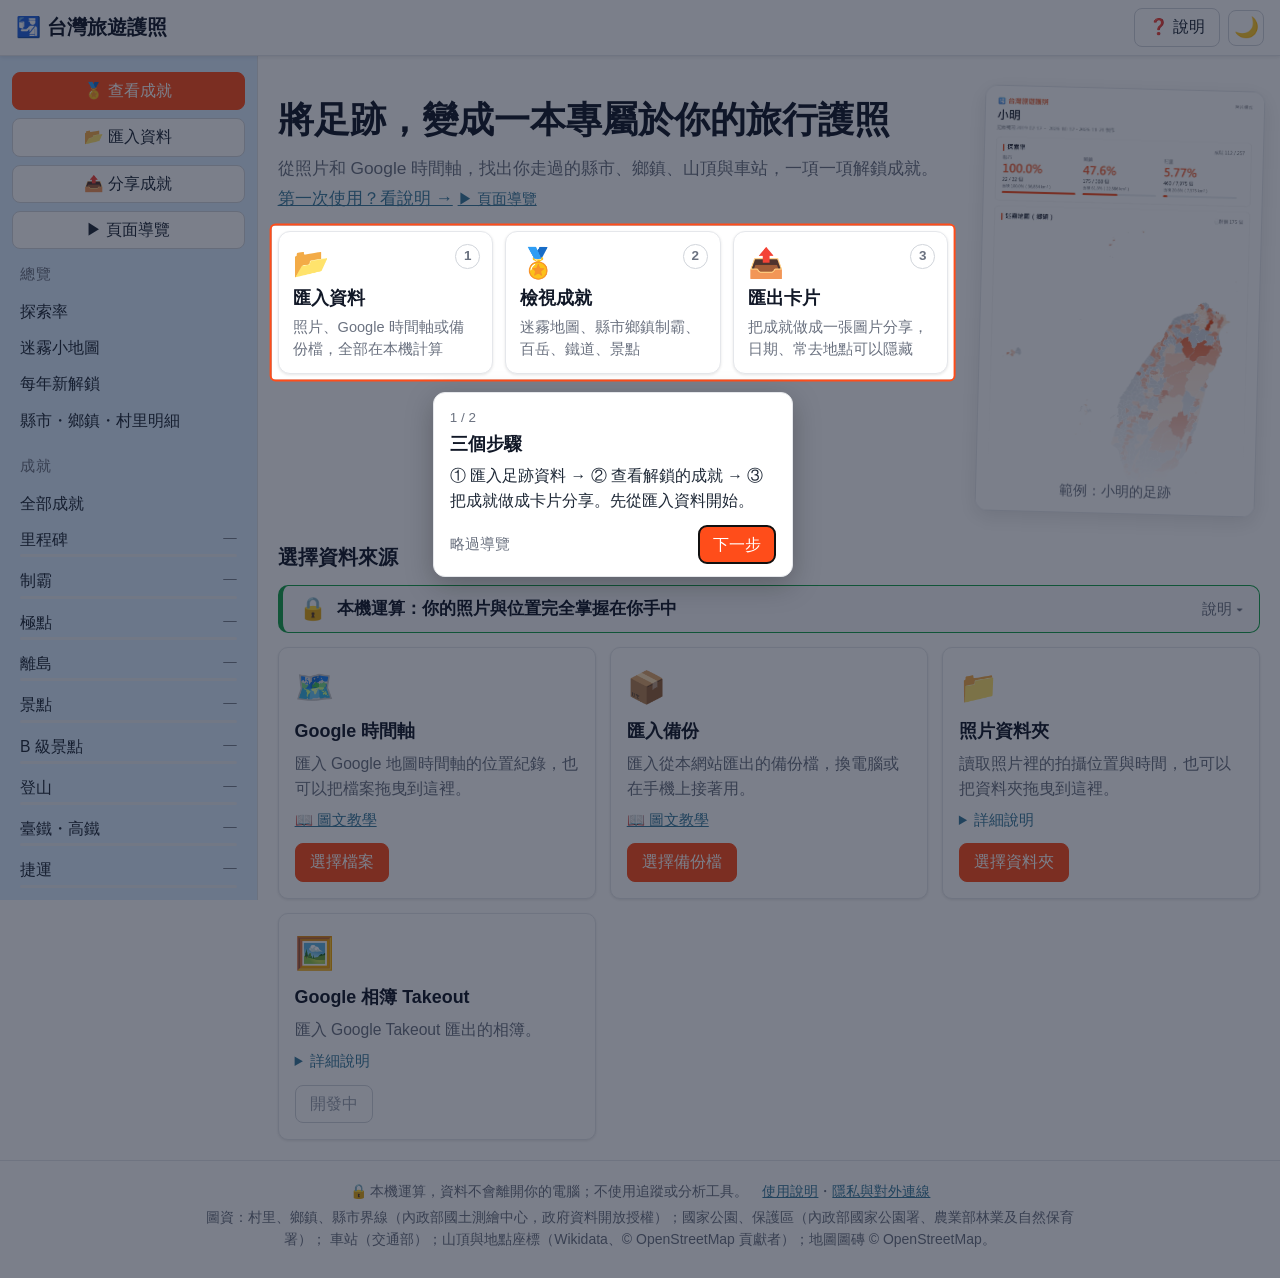
==== index.html @ a666b3d5 "新手頁面導覽：遮罩框出重點＋說明泡泡，分兩段帶過三大步驟（js/tour.js）。首頁第一次打開且沒有資料時自動開始（三步驟 → 資料來源）；匯入後第一次進成就頁接著導（迷霧小地圖 → 探索率 → 成" ====
<!DOCTYPE html>
<html lang="zh-TW">
<head>
<meta charset="UTF-8">
<!-- 內容安全政策：只允許本站的程式與資料、OSM 圖磚；不能連到其他網站（照片與位置無處可送） -->
<meta http-equiv="Content-Security-Policy" content="default-src 'self'; script-src 'self'; style-src 'self' 'unsafe-inline'; img-src 'self' data: https://tile.openstreetmap.org; connect-src 'self'; worker-src 'self'; object-src 'none'; base-uri 'none'; form-action 'none'">
<meta name="viewport" content="width=device-width, initial-scale=1.0">
<title>台灣旅遊護照</title>
<meta name="description" content="匯入照片或 Google 時間軸，看看你走過台灣的哪些地方、解鎖哪些成就。所有計算都在你的瀏覽器裡完成。">

<!-- Leaflet（成就明細的小地圖）：放在 vendor/，不從 CDN 載入 -->
<link rel="stylesheet" href="vendor/leaflet-1.9.4/leaflet.css">
<script src="vendor/leaflet-1.9.4/leaflet.js"></script>

<link rel="stylesheet" href="css/theme.css?v=20261126b">
<link rel="stylesheet" href="css/explore.css?v=20261126j">
<link rel="stylesheet" href="css/app.css?v=20261126c">
<link rel="stylesheet" href="css/report.css?v=20261121j">
<!-- 主題在畫面出現前套用，避免先閃白 -->
<script src="js/theme.js?v=20261120"></script>
<script type="module" src="js/app.js?v=20261126q"></script>
</head>
<body>

<header class="app-head">
    <button type="button" class="app-iconbtn app-toc-btn" id="tocBtn" aria-label="開啟目錄" aria-controls="toc" aria-expanded="false" hidden>☰</button>
    <a class="app-brand" href="./" aria-label="台灣旅遊護照首頁"><span class="app-brand-icon">🛂</span> <b>台灣旅遊護照</b></a>
    <div class="app-actions">
        <div class="ex-seg app-mode" id="modeSeg" role="group" aria-label="計算模式" hidden>
            <button type="button" data-mode="photo" title="只用照片計算（含以張數計算的成就）">照片<span class="long">模式</span></button>
            <button type="button" data-mode="visit" title="照片與時間軸合併，任一筆紀錄就算造訪">造訪<span class="long">模式</span></button>
        </div>
        <a class="app-btn" id="helpBtn" href="help.html" target="_blank" rel="noopener" title="使用說明（另開分頁）">❓ <span>說明</span></a>
        <button type="button" class="app-btn" id="reportBtn" title="把成就做成一張 PNG 圖片分享（只含地名與日期）" hidden>📤 <span>分享成就</span></button>
        <button type="button" class="app-btn" id="importBtn" hidden>📂 <span>匯入資料</span></button>
        <button type="button" class="app-iconbtn" data-theme-toggle title="切換淺色／深色模式" aria-label="切換淺色／深色模式">
            <span class="t-light">🌙</span><span class="t-dark">☀️</span></button>
    </div>
</header>

<div class="app-body">
    <!-- 成就目錄（有資料後才出現；窄畫面為抽屜） -->
    <nav class="app-toc" id="toc" aria-label="成就目錄" hidden></nav>
    <div class="app-toc-backdrop" id="tocBackdrop" hidden></div>

    <main class="app-main" id="main">
        <!-- 匯入引導 -->
        <section class="app-landing" id="landing">
            <div class="app-top">
                <div class="app-hero">
                    <h1>將足跡，變成一本<wbr>專屬於你的旅行護照</h1>
                    <p>從照片和 Google 時間軸，找出你走過的縣市、鄉鎮、山頂與車站，一項一項解鎖成就。<a href="help.html" target="_blank" rel="noopener">第一次使用？看說明 →</a>
                        <button type="button" class="app-guide-link" id="tourBtn">▶ 頁面導覽</button></p>
                </div>
                <!-- 三步驟：跟著狀態變（js/app.js renderSteps），點了直接前往 -->
                <ol class="app-steps" id="steps">
                    <li><button type="button" class="app-step" data-step="import"><span class="app-step-n">1</span><span class="app-step-icon">📂</span>
                        <b>匯入資料</b><span class="app-step-desc">照片、Google 時間軸或備份檔，全部在本機計算</span></button></li>
                    <li><button type="button" class="app-step" data-step="view"><span class="app-step-n">2</span><span class="app-step-icon">🏅</span>
                        <b>檢視成就</b><span class="app-step-desc">迷霧地圖、縣市鄉鎮制霸、百岳、鐵道、景點</span></button></li>
                    <li><button type="button" class="app-step" data-step="share"><span class="app-step-n">3</span><span class="app-step-icon">📤</span>
                        <b>匯出卡片</b><span class="app-step-desc">把成就做成一張圖片分享，日期、常去地點可以隱藏</span></button></li>
                </ol>
                <!-- 範例圖：dev/sample.html 用虛構資料產生；跟著淺色／深色切換 -->
                <a class="app-sample" href="img/sample-report-light.webp" target="_blank" rel="noopener" title="看完整範例圖（另開分頁）">
                    <img class="t-light" src="img/sample-report-light.webp" alt="成就卡片範例：小明的足跡" width="1080" height="2804" loading="lazy">
                    <img class="t-dark" src="img/sample-report-dark.webp" alt="" width="1080" height="2804" loading="lazy">
                    <span class="app-sample-cap">範例：小明的足跡</span>
                </a>
            </div>
            <h2 class="app-sub" id="sourcesTitle">選擇資料來源</h2>
            <!-- 本機運算說明：放在選資料來源的地方（這裡才會關心隱私）；預設收起，只留第一行 -->
            <details class="app-privacy-box" id="privacyBox">
                <summary><span class="app-privacy-icon">🔒</span><b>本機運算：你的照片與位置完全掌握在你手中</b><span class="app-more">說明</span></summary>
                <ul>
                    <li>所有計算都在你的瀏覽器裡完成，<b>不會上傳</b>任何照片、座標或時間。</li>
                    <li>本網站<b>不使用任何追蹤或分析工具</b>，也沒有後端伺服器。</li>
                    <li>網站只會下載公開的圖資（村里界線、成就設定）；明細小地圖會向 OpenStreetMap 載入地圖圖磚。完整清單見<a href="help.html#privacy" target="_blank" rel="noopener">說明頁</a>。</li>
                    <li>匯入結果只存在這個瀏覽器，可以隨時刪除。</li>
                </ul>
            </details>

            <div class="app-sources">
                <div class="app-source app-drop" id="timelineCard">
                    <div class="app-source-icon">🗺️</div>
                    <h3>Google 時間軸</h3>
                    <p>匯入 Google 地圖時間軸的位置紀錄，也可以把檔案拖曳到這裡。</p>
                    <p class="app-source-guide"><button type="button" class="app-guide-link" id="guideBtn">📖 圖文教學</button></p>
                    <button type="button" class="app-btn primary" id="timelineBtn">選擇檔案</button>
                    <input type="file" id="timelineInput" accept=".json,application/json" multiple hidden>
                </div>
                <div class="app-source app-drop" id="backupCard">
                    <div class="app-source-icon">📦</div>
                    <h3>匯入備份</h3>
                    <p>匯入從本網站匯出的備份檔，換電腦或在手機上接著用。</p>
                    <p class="app-source-guide"><button type="button" class="app-guide-link" id="backupGuideBtn">📖 圖文教學</button></p>
                    <button type="button" class="app-btn primary" id="backupBtn">選擇備份檔</button>
                    <input type="file" id="backupInput" accept=".json,application/json" hidden>
                </div>
                <div class="app-source app-drop" id="folderCard">
                    <div class="app-source-icon">📁</div>
                    <h3>照片資料夾</h3>
                    <p>讀取照片裡的拍攝位置與時間，也可以把資料夾拖曳到這裡。</p>
                    <details class="app-source-more">
                        <summary>詳細說明</summary>
                        <ul>
                            <li>會讀取所選資料夾與所有子資料夾。</li>
                            <li>只讀照片檔頭的 EXIF（GPS 座標、拍攝時間），不讀整張照片，也不會上傳。</li>
                            <li>支援 JPG、HEIC、PNG、TIFF 與常見 RAW（CR2、NEF、ARW、DNG…）；影片暫不支援。</li>
                            <li>沒有 GPS 的照片會略過；同一張照片的多份備份只算一次。</li>
                            <li>Chrome、Edge 會跳出資料夾選擇視窗；其他瀏覽器改用檔案選擇器。</li>
                        </ul>
                    </details>
                    <button type="button" class="app-btn primary" id="folderBtn">選擇資料夾</button>
                    <input type="file" id="folderInput" webkitdirectory multiple hidden>
                </div>
                <div class="app-source" id="phoneCard" hidden>
                    <div class="app-source-icon">📱</div>
                    <h3>手機照片（補點）</h3>
                    <p>補上沒記錄到的地點，或匯入少量照片。大量照片建議在電腦用「照片資料夾」匯入。</p>
                    <details class="app-source-more">
                        <summary>詳細說明</summary>
                        <ul>
                            <li>每次選的照片都會加進同一份「手機照片」，不會取代之前加入的；同一張照片重複選只算一次。</li>
                            <li>一次建議幾十張。iPhone 的 HEIC 照片選完後，手機需要先轉檔，張數越多等越久；照片不會上傳。</li>
                            <li>張數較多時，可在選單點「選擇檔案」，從「檔案」App 選取（先在「照片」App 選取 → 分享 →「儲存到檔案」）。不用轉檔，但會暫時多占一份空間，匯入完成後可以刪掉，足跡不受影響。</li>
                            <li>沒有 GPS 的照片（截圖、從通訊軟體存下來的圖）會略過。</li>
                        </ul>
                    </details>
                    <button type="button" class="app-btn primary" id="phoneBtn">選擇照片</button>
                    <!-- 不設 accept：iOS 選單可選「照片圖庫」或「選擇檔案」（後者拿到 HEIC 原檔、不轉檔）；Android 開檔案選取，保留 EXIF 位置 -->
                    <input type="file" id="phoneInput" multiple hidden>
                </div>
                <div class="app-source">
                    <div class="app-source-icon">🖼️</div>
                    <h3>Google 相簿 Takeout</h3>
                    <p>匯入 Google Takeout 匯出的相簿。</p>
                    <details class="app-source-more">
                        <summary>詳細說明</summary>
                        <ul>
                            <li>到 takeout.google.com 只勾選「Google 相簿」匯出，下載後解壓縮。</li>
                            <li>讀取每張照片旁的 JSON 附檔裡的位置與拍攝時間。</li>
                        </ul>
                    </details>
                    <button type="button" class="app-btn" disabled>開發中</button>
                </div>
            </div>

            <!-- 已匯入的資料（有資料時才出現）：勾選後刪除；放在選資料來源下面（加入比管理常用） -->
            <div class="app-imported" id="imported" hidden>
                <div class="app-imported-head">
                    <h2 class="app-sub">已匯入的資料</h2>
                    <button type="button" class="app-btn primary" id="viewBtn">🏅 查看成就</button>
                </div>
                <div class="app-source-table">
                    <div class="app-source-bar">
                        <label class="app-check"><input type="checkbox" id="selectAll"> 全選</label>
                        <span class="app-source-count" id="sourceCount"></span>
                        <button type="button" class="app-btn" id="exportBtn" title="把匯入的資料存成 .json 檔，可在其他電腦或手機上匯入">⬇ 匯出備份</button>
                        <button type="button" class="app-btn danger" id="deleteBtn" disabled>🗑 刪除所選</button>
                    </div>
                    <ul class="app-source-list" id="sourceList"></ul>
                </div>
                <p class="app-note">資料存在這個瀏覽器的本機儲存空間（IndexedDB），不會上傳；刪除只會移除這裡的匯入結果，不會動到你的照片，刪除後需要重新匯入。<br>原始碼與自架方法：<a href="https://github.com/VictorChen1017/taiwan_travel_passport#自己架架看" target="_blank" rel="noopener">GitHub</a></p>
            </div>
            <p class="app-dev" id="devBox" hidden>
                開發用：<button type="button" class="app-btn" id="devLegacy">載入原專案測試資料（test/legacy）</button>
            </p>
        </section>

        <!-- 成就頁 -->
        <section id="explore" hidden></section>
    </main>
</div>

<footer class="app-foot">
    <p>🔒 本機運算，資料不會離開你的電腦；不使用追蹤或分析工具。　<a href="help.html" target="_blank" rel="noopener">使用說明</a>・<a href="help.html#privacy" target="_blank" rel="noopener">隱私與對外連線</a></p>
    <p class="app-credits">圖資：村里、鄉鎮、縣市界線（內政部國土測繪中心，政府資料開放授權）；國家公園、保護區（內政部國家公園署、農業部林業及自然保育署）；
        車站（交通部）；山頂與地點座標（Wikidata、© OpenStreetMap 貢獻者）；地圖圖磚 © OpenStreetMap。</p>
</footer>

<!-- 計算中 -->
<div class="app-busy" id="busy" hidden>
    <div class="app-busy-box" role="status" aria-live="polite">
        <div class="app-spinner" aria-hidden="true"></div>
        <div id="busyText">計算中…</div>
        <div class="app-progress" id="busyBar" hidden><i></i></div>
        <div class="app-busy-detail" id="busyDetail"></div>
        <div class="app-busy-sub">🔒 在你的瀏覽器裡讀取與計算，資料不會上傳</div>
        <button type="button" class="app-btn" id="busyCancel" hidden>取消</button>
    </div>
</div>

</body>
</html>
---- css/theme.css ----
/* 主題色（淺色／深色）：複製自原專案 common/theme.css（去掉 Bootstrap 覆寫）
 *
 * - 介面色一律用這裡的 --c-* 變數；需要新顏色時 :root 與 :root[data-theme="dark"] 兩處都加
 * - 資料色（年份色、成就等級、分類標題色、路線色）兩種主題相同，可寫在模組內
 * - 深色模式：<html data-theme="dark">（由 js/theme.js 設定）
 * - JS 繪圖用 photoTheme.color('--c-xxx') 取色，並監聽 document 的 themechange 事件重繪
 */

:root {
    color-scheme: light;

    /* 版面 */
    --c-bg: #ffffff;              /* 頁面底色 */
    --c-surface: #ffffff;         /* 卡片、面板 */
    --c-surface-2: #f8f9fb;       /* 次要面板、可展開區塊 */
    --c-surface-3: #eceff3;       /* 輸入框、分段按鈕、晶片底色 */
    --c-hover: #f1f3f6;           /* 滑鼠移上的底色 */
    --c-border: #e5e7eb;          /* 一般邊框、分隔線 */
    --c-border-strong: #d1d5db;   /* 較明顯的邊框（按鈕、輸入框） */

    /* 文字 */
    --c-text: #1f2937;
    --c-text-strong: #111827;
    --c-text-muted: #6b7280;
    --c-text-faint: #9ca3af;

    /* 強調色（品牌橘） */
    --c-accent: #ff4d1a;
    --c-accent-strong: #e03d0c;
    --c-accent-soft: #fff3ee;     /* 強調色的淡底 */
    --c-on-accent: #ffffff;       /* 放在強調色、深色塊上的文字 */
    --c-fest-stamp: #c8102e;      /* 節慶活動集點卡的年份戳章（紅色印泥） */
    --c-fest-stamp-bg: #fff4f4;

    /* 狀態色 */
    --c-primary: #0078d7;
    --c-primary-strong: #005ea6;
    --c-danger: #dc3545;
    --c-danger-strong: #c82333;
    --c-danger-soft: #f8d7da;
    --c-danger-text: #842029;
    --c-success: #16a34a;
    --c-success-strong: #15803d;
    --c-active: #ffcc00;          /* 地圖頁「開啟中」按鈕 */
    --c-active-border: #ff9900;
    --c-active-soft: #fff4cc;

    /* 側邊欄 */
    --c-sidebar-bg: hsl(211, 100%, 93%);
    --c-sidebar-border: #dee2e6;
    --c-link: #397a9b;
    --c-link-hover-bg: #ecfffe;

    /* 疊加層 */
    --c-shadow: rgba(0, 0, 0, 0.1);
    --c-shadow-strong: rgba(0, 0, 0, 0.25);
    --c-backdrop: rgba(15, 23, 42, 0.55);   /* 彈窗背後的遮罩 */
    --c-tooltip-bg: rgba(31, 41, 55, 0.92);
    --c-tooltip-text: #ffffff;

    /* 地圖與迷霧 */
    --c-map-bg: #dde3e8;          /* 地圖、小地圖載入前的底色 */
    --c-fog: #cdd3da;             /* 迷霧地圖未解鎖區域 */
    --c-fog-line: #ffffff;        /* 迷霧地圖界線 */
    --c-map-coast: #4b6584;       /* 迷霧地圖海岸線（加粗描邊） */
    --c-badge-off: #cdd3da;       /* 未達成的徽章 */
    --c-badge-off-ring: #b7bec7;
    --c-map-trail: #2c3e66;       /* 地圖上較早的足跡點、軌跡線 */
    --c-hist-off: #d3d9df;        /* 時間軸直方圖：播放範圍外 */
    --c-hist-range: #8a96a3;      /* 時間軸直方圖：範圍內、目前時段外 */
    --c-chart-bar: #9A3033;       /* 儀表板柱狀圖 */
}

:root[data-theme="dark"] {
    color-scheme: dark;

    --c-bg: #0f1419;
    --c-surface: #171d24;
    --c-surface-2: #1c232b;
    --c-surface-3: #262f39;
    --c-hover: #232c36;
    --c-border: #2c3641;
    --c-border-strong: #3d4955;

    --c-text: #e5e7eb;
    --c-text-strong: #f9fafb;
    --c-text-muted: #9ca3af;
    --c-text-faint: #6b7280;

    --c-accent: #ff6a3d;
    --c-accent-strong: #ff4d1a;
    --c-accent-soft: #3a2119;
    --c-on-accent: #ffffff;
    --c-fest-stamp: #ff5a6e;
    --c-fest-stamp-bg: #2a1518;

    --c-primary: #3b9eff;
    --c-primary-strong: #1f7fd9;
    --c-danger: #f05261;
    --c-danger-strong: #dc3545;
    --c-danger-soft: #3b1d22;
    --c-danger-text: #fecaca;
    --c-success: #22c55e;
    --c-success-strong: #4ade80;
    --c-active: #d4a800;
    --c-active-border: #f0b400;
    --c-active-soft: #3a3214;

    --c-sidebar-bg: #131c26;
    --c-sidebar-border: #2c3641;
    --c-link: #7cc4e4;
    --c-link-hover-bg: #1d2a36;

    --c-shadow: rgba(0, 0, 0, 0.45);
    --c-shadow-strong: rgba(0, 0, 0, 0.6);
    --c-backdrop: rgba(0, 0, 0, 0.7);
    --c-tooltip-bg: rgba(10, 14, 19, 0.95);
    --c-tooltip-text: #f3f4f6;

    --c-map-bg: #1b2229;
    --c-fog: #3a4552;
    --c-fog-line: #171d24;
    --c-map-coast: #8ea9c8;
    --c-badge-off: #3a4552;
    --c-badge-off-ring: #4a5663;
    --c-map-trail: #a5b8dc;
    --c-hist-off: #2f3944;
    --c-hist-range: #6b7a8a;
    --c-chart-bar: #ff6a3d;
}

/* ---------- 全站基本 ---------- */

html,
body {
    background: var(--c-bg);
    color: var(--c-text);
}

/* ---------- Leaflet ---------- */

.leaflet-container {
    background: var(--c-map-bg);
}

.leaflet-bar a,
.leaflet-control-layers,
.leaflet-control-attribution {
    background-color: var(--c-surface) !important;
    color: var(--c-text) !important;
    border-color: var(--c-border) !important;
}

.leaflet-control-attribution a {
    color: var(--c-link) !important;
}

.leaflet-tooltip,
.leaflet-popup-content-wrapper,
.leaflet-popup-tip {
    background: var(--c-surface);
    color: var(--c-text);
    border-color: var(--c-border);
}

.leaflet-tooltip-top::before { border-top-color: var(--c-surface); }
.leaflet-tooltip-bottom::before { border-bottom-color: var(--c-surface); }
.leaflet-tooltip-left::before { border-left-color: var(--c-surface); }
.leaflet-tooltip-right::before { border-right-color: var(--c-surface); }

/* 深色模式：OSM 底圖反相成深色地圖（圖磚要加 className: 'tiles-osm'；衛星圖不處理） */
:root[data-theme="dark"] .tiles-osm {
    filter: invert(1) hue-rotate(180deg) brightness(0.92) contrast(0.88);
}

/* ---------- 主題切換按鈕（側邊欄） ---------- */

.theme-toggle {
    display: inline-flex;
    align-items: center;
    gap: 6px;
    margin: 4px auto 0;
    padding: 6px 14px;
    font-size: 14px;
    color: var(--c-text);
    background: var(--c-surface);
    border: 1px solid var(--c-border-strong);
    border-radius: 999px;
    cursor: pointer;
}

.theme-toggle:hover {
    background: var(--c-hover);
}

.theme-toggle .t-dark { display: none; }
:root[data-theme="dark"] .theme-toggle .t-dark { display: inline; }
:root[data-theme="dark"] .theme-toggle .t-light { display: none; }
---- css/explore.css ----
/* 迷霧探索成就頁（js/explore.js）；複製自原專案 dashboard/explore.css
   寬度分界只用 640／900／1200（規則見 js/device.js 開頭） */

/* 模組變數只當別名，指向 --c-*；彈窗掛在 body 下，也要定義 */
#explore,
.ex-modal {
    --ex-accent: var(--c-accent);
    --ex-accent-dark: var(--c-accent-strong);
    --ex-border: var(--c-border);
    --ex-text: var(--c-text);
    --ex-muted: var(--c-text-muted);
    --ex-fog: var(--c-fog);
}

#explore {
    grid-column: span 3;
    padding: 18px 20px 20px;
    background: var(--c-surface);
    border-radius: 10px;
    box-shadow: 0 2px 5px rgba(0, 0, 0, 0.1);
    font-family: "Microsoft JhengHei", "PingFang TC", sans-serif;
    color: var(--ex-text);
    font-size: calc(14px * var(--fs, 1));
}

.ex-loading,
.ex-empty {
    padding: 24px;
    text-align: center;
    color: var(--ex-muted);
}

/* ---------- 標題列與分段按鈕 ---------- */

/* 沒有任何足跡時的頂端提示：可以手動加入 */
.ex-start {
    display: flex;
    flex-wrap: wrap;
    align-items: center;
    gap: 8px 14px;
    margin-bottom: 14px;
    padding: 10px 16px;
    background: var(--c-accent-soft);
    border: 1px solid var(--c-accent);
    border-left-width: 5px;
    border-radius: 10px;
    font-size: calc(14px * var(--fs, 1));
    line-height: 1.6;
}

.ex-start[hidden] {
    display: none;
}

.ex-start-text {
    flex: 1 1 280px;
}

.ex-start-text > b:first-child {
    display: block;
}

.ex-start-btn {
    flex: none;
    padding: 6px 14px;
    border: 1px solid var(--c-accent);
    border-radius: 999px;
    background: var(--c-surface);
    color: var(--c-accent-strong);
    font: inherit;
    font-weight: bold;
    cursor: pointer;
}

.ex-start-btn:hover {
    background: var(--c-accent);
    color: var(--c-on-accent);
}

.ex-head {
    display: flex;
    flex-wrap: wrap;
    align-items: center;
    gap: 10px 14px;
    margin-bottom: 14px;
}

.ex-title {
    margin: 0;
    font-size: calc(18px * var(--fs, 1));
    font-weight: bold;
}

.ex-hint {
    margin-left: auto;
    font-size: calc(12px * var(--fs, 1));
    color: var(--ex-muted);
}

.ex-seg {
    display: inline-flex;
    padding: 3px;
    background: var(--c-surface-3);
    border-radius: 8px;
}

.ex-seg button {
    min-width: 56px;
    height: 28px;
    padding: 0 12px;
    font-size: calc(13px * var(--fs, 1));
    color: var(--ex-muted);
    background: transparent;
    border: none;
    border-radius: 6px;
    cursor: pointer;
    transition: background 0.15s, color 0.15s;
}

.ex-seg button:hover {
    color: var(--ex-text);
}

.ex-seg button.active {
    color: var(--ex-accent-dark);
    font-weight: bold;
    background: var(--c-surface);
    box-shadow: 0 1px 3px rgba(0, 0, 0, 0.12);
}

/* ---------- 卡片格線 ---------- */

.ex-grid {
    display: grid;
    grid-template-columns: minmax(300px, 1.1fr) 1fr 1fr;
    grid-template-areas:
        "map progress recent"
        "map yearly yearly";
    gap: 14px;
}

.ex-card {
    min-width: 0;
    padding: 12px 14px;
    background: var(--c-surface-2);
    border: 1px solid var(--c-border);
    border-radius: 10px;
}

.ex-card-title {
    margin-bottom: 8px;
    font-size: calc(13px * var(--fs, 1));
    font-weight: bold;
}

.ex-card-title small {
    font-weight: normal;
    color: var(--ex-muted);
}

.ex-mapcard { grid-area: map; display: flex; flex-direction: column; }
.ex-progress { grid-area: progress; }
.ex-recent { grid-area: recent; }
.ex-yearly { grid-area: yearly; }

@media (max-width: 1200px) {
    .ex-grid {
        grid-template-columns: 1fr 1fr;
        grid-template-areas:
            "map progress"
            "map recent"
            "yearly yearly";
    }
}

@media (max-width: 640px) {
    .ex-grid {
        grid-template-columns: 1fr;
        grid-template-areas: "map" "progress" "recent" "yearly";
    }
}

/* ---------- 迷霧小地圖 ---------- */

.ex-mapwrap {
    position: relative;
    flex: 1;
    min-height: 420px;
    background: var(--c-sidebar-bg);   /* 地圖底色（海）同側邊欄的淺藍 */
    border-radius: 8px;
    overflow: hidden;
    cursor: zoom-in;
    outline: none;
    transition: box-shadow 0.15s;
}

.ex-mapwrap:hover,
.ex-mapwrap:focus-visible {
    box-shadow: inset 0 0 0 2px rgba(255, 77, 26, 0.45);
}

.ex-mapwrap .ex-map {
    cursor: zoom-in;
}

.ex-zoom-hint {
    position: absolute;
    right: 8px;
    bottom: 8px;
    padding: 2px 8px;
    font-size: calc(12px * var(--fs, 1));
    color: var(--ex-text);
    background: color-mix(in srgb, var(--c-surface) 85%, transparent);
    border-radius: 999px;
    pointer-events: none;
}

/* 村里層級：不畫內嵌地圖，只留可點擊開啟大圖的區塊 */
.ex-village-open {
    position: absolute;
    inset: 0;
    display: flex;
    flex-direction: column;
    align-items: center;
    justify-content: center;
    gap: 6px;
    text-align: center;
    background: repeating-linear-gradient(45deg, var(--c-surface-3) 0 14px, var(--c-surface-3) 14px 28px);
}

.ex-village-open[hidden] {
    display: none;
}

.ex-village-icon {
    font-size: calc(44px * var(--fs, 1));
}

.ex-village-text {
    font-size: calc(18px * var(--fs, 1));
    font-weight: bold;
}

.ex-village-sub {
    font-size: calc(13px * var(--fs, 1));
    color: var(--ex-muted);
}

/* 迷霧地圖：區域畫在 canvas（js/explore.js paintCanvas），svg 是空的，只接收觸控、滑鼠並提供視窗
   canvas 讀這裡的 --map-off（未解鎖的迷霧色，不透明度 0.75）；界線 --c-surface、海岸線 --c-map-coast */
.ex-map {
    --map-off: var(--ex-fog);
    display: block;
    width: 100%;
    height: 100%;
    min-height: 420px;
}

/* 滑過／點選的外框：畫在疊在地圖上的另一張 SVG（js/explore.js setHl），不會被鄰居蓋住、也不用重畫整張地圖 */
.ex-map-hl {
    position: absolute;
    inset: 0;
    width: 100%;
    height: 100%;
    pointer-events: none;
}

.ex-map-hl path {
    fill: none;
    stroke: var(--ex-text);
    stroke-width: 2px;
    vector-effect: non-scaling-stroke;
    stroke-linejoin: round;
}

/* 放大彈窗的村里層畫在 canvas（js/explore.js paintCanvas）；svg 疊在上面接收觸控與滑鼠 */
.ex-map-cv {
    position: absolute;
    inset: 0;
    width: 100%;
    height: 100%;
    pointer-events: none;
}

.ex-map-cv[hidden] {
    display: none;
}

/* 放大彈窗拖曳、雙指縮放時用 transform 移動地圖（放開才重畫） */
.ex-modal-map,
.ex-modal .ex-map-hl,
.ex-modal .ex-map-cv {
    transform-origin: 0 0;
}

.ex-modal-map.dragging,
.ex-modal-map.dragging ~ .ex-map-hl,
.ex-modal-map.dragging ~ .ex-map-cv {
    will-change: transform;
}

.ex-map-loading {
    position: absolute;
    inset: 0;
    display: flex;
    align-items: center;
    justify-content: center;
    color: var(--ex-muted);
    background: color-mix(in srgb, var(--c-surface-3) 70%, transparent);
}

.ex-map-loading[hidden],
.ex-tip[hidden] {
    display: none;
}

.ex-tip {
    position: absolute;
    z-index: 2;
    max-width: 200px;
    padding: 6px 10px;
    font-size: calc(12px * var(--fs, 1));
    color: var(--c-on-accent);
    background: var(--c-tooltip-bg);
    border-radius: 6px;
    pointer-events: none;
}

.ex-legend {
    display: flex;
    flex-wrap: wrap;
    gap: 6px 14px;
    margin-top: 8px;
    font-size: calc(12px * var(--fs, 1));
    color: var(--ex-muted);
}

.ex-legend-item {
    display: inline-flex;
    align-items: center;
    gap: 6px;
}

.ex-legend .sw {
    display: inline-block;
    width: 28px;
    height: 10px;
    border-radius: 3px;
}

.ex-legend .sw.fog {
    width: 14px;
    background: var(--ex-fog);
    opacity: 0.75;
}

.ex-legend .sw.grad {
    background: linear-gradient(90deg, rgb(255, 226, 205), rgb(232, 74, 23));
}

/* 小地圖的圖例（含上色切換）放在地圖上方 */
#ex-legend {
    margin: 0 0 10px;
}

/* 制霸五色的色塊：白色要有外框才看得見 */
.ex-legend .sw.lv {
    width: 14px;
    box-shadow: inset 0 0 0 1px var(--c-border);
}

/* 圖例前的上色切換（年份／制霸五色） */
.ex-color-seg button {
    min-width: 0;
    height: 24px;
    padding: 0 10px;
    font-size: calc(12px * var(--fs, 1));
}

/* ---------- 探索率 ---------- */

.ex-donut-svg {
    display: block;
    width: calc(170px * var(--fs, 1));
    height: 170px;
    margin: 0 auto;
}

.ex-donut-bg {
    fill: none;
    stroke: var(--c-border);
    stroke-width: 14;
}

.ex-donut-fg {
    fill: none;
    stroke: var(--ex-accent);
    stroke-width: 14;
    stroke-linecap: round;
    transition: stroke-dasharray 0.4s;
}

.ex-donut-pct {
    font-size: 22px;
    font-weight: bold;
    text-anchor: middle;
    fill: var(--ex-text);
}

.ex-donut-label {
    font-size: 11px;
    text-anchor: middle;
    fill: var(--ex-muted);
}

.ex-progress-sub {
    margin-top: 6px;
    text-align: center;
    line-height: 1.7;
}

.ex-progress-sub b {
    font-size: calc(18px * var(--fs, 1));
}

.ex-progress-sub span {
    font-size: calc(12px * var(--fs, 1));
    color: var(--ex-muted);
}

/* ---------- 最近解鎖 ---------- */

.ex-recent-list {
    margin: 0;
    padding: 0;
    list-style: none;
}

.ex-recent-list li {
    display: grid;
    grid-template-columns: calc(82px * var(--fs, 1)) 1fr auto;
    gap: 8px;
    align-items: center;
    padding: 5px 0;
    font-size: calc(13px * var(--fs, 1));
    border-bottom: 1px solid var(--c-border);
}

.ex-recent-list li:last-child {
    border-bottom: none;
}

.ex-recent-date {
    color: var(--ex-muted);
    font-variant-numeric: tabular-nums;
}

.ex-recent-name {
    overflow: hidden;
    white-space: nowrap;
    text-overflow: ellipsis;
}

.ex-recent-n {
    font-size: calc(12px * var(--fs, 1));
    color: var(--ex-accent-dark);
    font-weight: bold;
}

.ex-yearly-chart {
    width: 100%;
    min-height: 240px;
}

/* ---------- 明細 ---------- */

.ex-table {
    display: grid;
    grid-template-columns: repeat(auto-fill, minmax(min(420px, 100%), 1fr));
    gap: 2px 24px;
}

.ex-row {
    display: grid;
    grid-template-columns: minmax(calc(70px * var(--fs, 1)), calc(110px * var(--fs, 1))) minmax(calc(80px * var(--fs, 1)), calc(110px * var(--fs, 1))) 1fr auto;
    gap: 10px;
    align-items: center;
    padding: 5px 0;
    border-bottom: 1px solid var(--c-border);
}

.ex-row.locked .ex-row-name,
.ex-row.locked .ex-row-date {
    color: var(--c-text-faint);
}

.ex-row-name {
    font-weight: bold;
    overflow: hidden;
    white-space: nowrap;
    text-overflow: ellipsis;
}

.ex-row-date {
    font-size: calc(12px * var(--fs, 1));
    color: var(--ex-muted);
}

.ex-bar {
    height: 8px;
    background: var(--c-border);
    border-radius: 999px;
    overflow: hidden;
}

.ex-bar-fill {
    height: 100%;
    background: #ff8a5c;
    border-radius: 999px;
}

.ex-bar-fill.full {
    background: var(--ex-accent);
}

.ex-bar-text {
    font-size: calc(12px * var(--fs, 1));
    color: var(--ex-muted);
    text-align: right;
    font-variant-numeric: tabular-nums;
}

.ex-tag {
    display: inline-block;
    margin-left: 4px;
    padding: 0 6px;
    font-size: calc(11px * var(--fs, 1));
    color: var(--c-on-accent);
    background: var(--ex-accent);
    border-radius: 999px;
    vertical-align: 1px;
}

.ex-group {
    padding: 8px 0;
    border-bottom: 1px solid var(--c-border);
}

.ex-group-head {
    display: flex;
    gap: 8px;
    align-items: center;
    margin-bottom: 6px;
}

.ex-group-head span:not(.ex-tag) {
    font-size: calc(12px * var(--fs, 1));
    color: var(--ex-muted);
}

.ex-chips {
    display: flex;
    flex-wrap: wrap;
    gap: 5px;
}

.ex-chip {
    padding: 2px 9px;
    font-size: calc(12px * var(--fs, 1));
    color: var(--c-text-faint);
    background: var(--c-surface-3);
    border-radius: 999px;
    cursor: default;
}

.ex-chip.on {
    color: var(--c-accent-strong);
    background: var(--c-accent-soft);
}

/* 觸控：鄉鎮小方塊點一下顯示首次解鎖日期（data-tip），點開的那個加外框 */
.ex-chip[data-tip] {
    cursor: pointer;
}

.ex-chip[aria-expanded="true"] {
    outline: 2px solid var(--c-accent);
    outline-offset: 1px;
}

.ex-fold {
    border-bottom: 1px solid var(--c-border);
}

.ex-fold summary {
    display: grid;
    grid-template-columns: calc(110px * var(--fs, 1)) 1fr calc(140px * var(--fs, 1));
    gap: 10px;
    align-items: center;
    padding: 7px 0;
    cursor: pointer;
    list-style: none;
}

.ex-fold summary::-webkit-details-marker {
    display: none;
}

.ex-fold summary .ex-row-name::before {
    content: "▸ ";
    color: var(--ex-muted);
}

.ex-fold[open] summary .ex-row-name::before {
    content: "▾ ";
}

.ex-fold .ex-table {
    padding: 0 0 10px 18px;
}


/* ---------- 可展開的整列區塊（成就徽章、明細） ---------- */

.ex-section {
    margin-top: 16px;
    background: var(--c-surface-2);
    border: 1px solid var(--c-border);
    border-radius: 10px;
}

.ex-section > summary {
    display: flex;
    align-items: center;
    gap: 12px;
    padding: 14px 18px;
    cursor: pointer;
    list-style: none;
    border-radius: 10px;
    transition: background 0.15s;
}

.ex-section > summary::-webkit-details-marker {
    display: none;
}

.ex-section > summary:hover {
    background: var(--c-hover);
}

.ex-section > summary::after {
    content: "▾";
    margin-left: 4px;
    color: var(--ex-muted);
    transition: transform 0.2s;
}

.ex-section[open] > summary::after {
    transform: rotate(180deg);
}

.ex-section[open] > summary {
    border-bottom: 1px solid var(--c-border);
    border-radius: 10px 10px 0 0;
}

.ex-section-title {
    font-size: calc(17px * var(--fs, 1));
    font-weight: bold;
}

.ex-section-hint {
    margin-left: auto;
    font-size: calc(12px * var(--fs, 1));
    color: var(--ex-muted);
}

.ex-section[open] .ex-section-hint {
    visibility: hidden;
}

/* 成就徽章：底色與其他區塊相同（淺灰）；摺疊時標題列下方顯示各大類進度卡（3 欄），展開後隱藏 */
.ex-badges-sec > summary {
    flex-wrap: wrap;
}

/* 展開箭頭留在標題那一列（總覽排在最後） */
.ex-badges-sec > summary::after {
    order: 1;
}

.ex-ach-overview {
    order: 2;
    flex-basis: 100%;
    display: grid;
    grid-template-columns: repeat(3, minmax(0, 1fr));
    gap: 12px;
    padding: 6px 0 4px;
}

/* 視窗變窄時減少欄數（左側選單固定寬度，內容區比視窗窄很多） */
@media (max-width: 1200px) {
    .ex-ach-overview {
        grid-template-columns: repeat(2, minmax(0, 1fr));
    }
}

@media (max-width: 900px) {
    .ex-ach-overview {
        grid-template-columns: repeat(auto-fill, minmax(120px, 1fr));
    }

    /* 窄畫面：圓環在上、文字在下 */
    .ex-ach-ring {
        flex-direction: column;
        gap: 6px;
        padding: 10px 8px;
        text-align: center;
    }

    .ex-ach-ring svg {
        width: 72px;
        height: 72px;
    }

    .ex-ach-ring-text {
        align-items: center;
    }

    .ex-ach-ring-text b {
        font-size: calc(14px * var(--fs, 1));
    }
}

.ex-badges-sec[open] .ex-ach-overview {
    display: none;
}

.ex-ach-ring {
    display: flex;
    align-items: center;
    gap: 16px;
    padding: 12px 18px;
    background: var(--c-surface);
    border: 1px solid var(--c-border);
    border-radius: 12px;
    box-shadow: 0 1px 3px rgba(0, 0, 0, 0.06);
    transition: transform 0.15s, box-shadow 0.15s;
}

.ex-badges-sec > summary:hover .ex-ach-ring {
    box-shadow: 0 4px 12px rgba(0, 0, 0, 0.12);
}

.ex-ach-ring:hover {
    transform: translateY(-2px);
}

.ex-ach-ring svg {
    flex: none;
    width: calc(88px * var(--fs, 1));
    height: 88px;
}

.ex-ach-ring .ex-donut-bg,
.ex-ach-ring .ex-donut-fg {
    stroke-width: 8;
}

.ex-ach-ring-pct {
    font-size: 16px;
    font-weight: bold;
    text-anchor: middle;
    fill: var(--ex-text);
}

.ex-ach-ring-text {
    display: flex;
    flex-direction: column;
    gap: 2px;
    min-width: 0;
}

.ex-ach-ring-text b {
    font-size: calc(17px * var(--fs, 1));
    color: var(--ex-text);
}

.ex-ach-ring-text span {
    font-size: calc(15px * var(--fs, 1));
    color: var(--ex-text);
}

.ex-ach-ring-text small {
    font-size: calc(12px * var(--fs, 1));
    color: var(--ex-muted);
}

.ex-ach-ring-text small.full {
    color: var(--c-success-strong);
    font-weight: bold;
}

.ex-ach-ring {
    cursor: pointer;
}

/* 從總覽跳過來時，目標類別短暫加底色提示 */
.ex-badge-group {
    scroll-margin-top: 12px;
}

.ex-badge-group.ex-flash {
    animation: ex-flash 1.6s ease-out;
}

@keyframes ex-flash {
    0%, 30% { background: var(--c-border); }
    100% { background: transparent; }
}

.ex-detail {
    padding: 8px 18px 16px;
}

/* 明細的字放大一些 */
.ex-detail .ex-group-head b {
    font-size: calc(16px * var(--fs, 1));
}

.ex-detail .ex-group-head span:not(.ex-tag) {
    font-size: calc(14px * var(--fs, 1));
}

.ex-detail .ex-chip {
    padding: 4px 12px;
    font-size: calc(14px * var(--fs, 1));
}

.ex-detail .ex-row-name {
    font-size: calc(15px * var(--fs, 1));
}

.ex-detail .ex-row-date,
.ex-detail .ex-bar-text {
    font-size: calc(13px * var(--fs, 1));
}

/* ---------- 成就徽章 ---------- */

.ex-badges {
    padding: 8px 18px 18px;
}

.ex-badge-count {
    font-size: calc(15px * var(--fs, 1));
    font-weight: bold;
    color: var(--ex-accent-dark);
}

.ex-badge-group {
    margin-top: 14px;
}

.ex-badge-group-title {
    display: flex;
    align-items: baseline;
    gap: 10px;
    margin-bottom: 12px;
    padding-left: 12px;
    font-size: calc(19px * var(--fs, 1));
    font-weight: bold;
    border-left: 5px solid var(--ex-accent);
}

.ex-badge-group-title.g-conquer { border-color: #e0a526; }
.ex-badge-group-title.g-pole { border-color: #3fa7c2; }
.ex-badge-group-title.g-island { border-color: #14b8a6; }
.ex-badge-group-title.g-landmark { border-color: #ec4899; }
.ex-badge-group-title.g-bspot { border-color: #7c3aed; }
.ex-badge-group-title.g-peak { border-color: #0f766e; }
.ex-badge-group-title.g-rail { border-color: #0284c7; }
.ex-badge-group-title.g-metro { border-color: #d90023; }
.ex-badge-group-title.g-lrt { border-color: #7cbd52; }
.ex-badge-group-title.g-nature { border-color: #16a34a; }
.ex-badge-group-title.g-travel { border-color: #8b5cf6; }
.ex-badge-group-title.g-festival { border-color: #c8102e; }

.ex-badge-group-title span {
    font-size: calc(14px * var(--fs, 1));
    font-weight: normal;
    color: var(--ex-muted);
}

/* 類別可收合 */
summary.ex-badge-group-title {
    cursor: pointer;
    list-style: none;
}

summary.ex-badge-group-title::-webkit-details-marker {
    display: none;
}

summary.ex-badge-group-title::after {
    content: "▾";
    font-size: calc(14px * var(--fs, 1));
    color: var(--ex-muted);
    transition: transform 0.2s;
}

.ex-badge-group:not([open]) > summary.ex-badge-group-title::after {
    transform: rotate(-90deg);
}

/* 類別內的分區小標題（例如鄉鎮／村里、澎湖／金門／馬祖、北部／中部） */
.ex-badge-sub {
    display: flex;
    align-items: baseline;
    gap: 8px;
    margin: 16px 0 10px;
    padding-bottom: 4px;
    font-size: calc(15px * var(--fs, 1));
    font-weight: bold;
    color: var(--c-text);
    border-bottom: 1px dashed var(--c-border);
}

.ex-badge-sub span {
    font-size: calc(13px * var(--fs, 1));
    font-weight: normal;
    color: var(--ex-muted);
}

/* 徽章置中排列（每一列都置中，包含最後不滿的一列），依畫面寬度自動換行 */
.ex-badge-grid {
    display: flex;
    flex-wrap: wrap;
    justify-content: center;
    gap: 14px;
}

.ex-badge-grid > .ex-badge {
    flex: 0 1 200px;
    min-width: calc(170px * var(--fs, 1));
}

.ex-badge {
    display: flex;
    flex-direction: column;
    align-items: center;
    gap: 4px;
    padding: 16px 14px;
    text-align: center;
    background: var(--c-surface);
    border: 1px solid var(--c-border);
    border-radius: 12px;
    transition: transform 0.15s, box-shadow 0.15s;
}

.ex-badge:hover {
    transform: translateY(-2px);
    box-shadow: 0 4px 12px rgba(15, 23, 42, 0.08);
}

/* 深色模式：徽章卡加外框；已達成用強調色外框，與未達成區分 */
:root[data-theme="dark"] .ex-badge {
    border: 1px solid var(--c-border-strong);
}

:root[data-theme="dark"] .ex-badge.done {
    border-color: var(--c-accent);
    background: var(--c-accent-soft);
}

.ex-badge.done {
    background: var(--c-accent-soft);
    border-color: var(--c-accent-soft);
}

.ex-badge-svg {
    width: calc(76px * var(--fs, 1));
    height: 76px;
    margin-bottom: 6px;
}

.ex-badge:not(.done) .ex-badge-svg {
    filter: grayscale(0.2);
}

.ex-badge-name {
    font-size: calc(16px * var(--fs, 1));
    font-weight: bold;
}

.ex-tier {
    margin-left: 5px;
    padding: 0 6px;
    font-size: calc(11px * var(--fs, 1));
    font-weight: normal;
    color: var(--c-on-accent);
    border-radius: 4px;
    vertical-align: 2px;
}

.t-bronze { background: #c27c4e; }
.t-silver { background: #8e9aa8; }
.t-gold { background: #e0a526; }
.t-platinum { background: #3fa7c2; }
.t-legend { background: #8b5cf6; }

.ex-badge-desc {
    font-size: calc(13.5px * var(--fs, 1));
    color: var(--ex-muted);
    line-height: 1.5;
}

.ex-badge-note {
    font-size: calc(12.5px * var(--fs, 1));
    color: var(--ex-muted);
    line-height: 1.5;
}

.ex-badge-date {
    margin-top: 4px;
    font-size: calc(14px * var(--fs, 1));
    color: var(--ex-accent-dark);
    font-weight: bold;
}

.ex-badge-prog {
    display: flex;
    align-items: center;
    gap: 8px;
    width: 100%;
    margin-top: 4px;
    font-size: calc(13px * var(--fs, 1));
    color: var(--ex-muted);
}

.ex-badge-prog .ex-bar {
    flex: 1;
    height: 7px;
}

.ex-badge-prog span:only-child {
    width: 100%;
    text-align: center;
}

/* 地點類小卡片 */
.ex-badge-grid.compact {
    gap: 10px;
}

.ex-badge-grid.compact > .ex-badge {
    flex: 0 1 150px;
    min-width: calc(130px * var(--fs, 1));
}

.ex-badge.compact {
    gap: 2px;
    padding: 10px 8px;
}

.ex-badge.compact .ex-badge-svg {
    width: 50px;
    height: 50px;
    margin-bottom: 4px;
}

.ex-badge.compact .ex-badge-name {
    font-size: calc(14.5px * var(--fs, 1));
}

.ex-badge.compact .ex-badge-desc {
    font-size: calc(12px * var(--fs, 1));
    line-height: 1.4;
}

.ex-badge.compact .ex-badge-date {
    font-size: calc(13px * var(--fs, 1));
}

/* 可點開明細的卡片 */
.ex-badge.clickable {
    cursor: pointer;
}

.ex-badge.clickable:hover {
    border-color: var(--ex-accent);
}

.ex-badge.clickable:focus-visible {
    outline: 2px solid var(--ex-accent);
    outline-offset: 2px;
}

.ex-badge-more {
    margin-top: 2px;
    font-size: calc(12px * var(--fs, 1));
    color: var(--ex-accent-dark);
    opacity: 0.75;
}

.ex-badge.clickable:hover .ex-badge-more {
    opacity: 1;
    text-decoration: underline;
}

/* 縣市制霸集點卡：單獨一整列 */
.ex-stamp {
    margin-bottom: 14px;
    padding: 18px 20px;
    align-items: stretch;
    text-align: left;
}

.ex-stamp:hover {
    transform: none;
}

.ex-stamp-head {
    display: flex;
    gap: 14px;
    align-items: center;
}

.ex-stamp-head .ex-badge-svg {
    flex: none;
}

.ex-stamp-grid {
    display: grid;
    grid-template-columns: repeat(auto-fill, minmax(calc(92px * var(--fs, 1)), 1fr));
    gap: 8px;
    margin-top: 12px;
}

.ex-stamp-cell {
    display: flex;
    flex-direction: column;
    align-items: center;
    gap: 2px;
    padding: 8px 4px;
    font-size: calc(14px * var(--fs, 1));
    color: var(--c-text-faint);
    background: var(--c-surface-3);
    border: 1px dashed var(--c-border-strong);
    border-radius: 8px;
    cursor: default;
}

.ex-stamp-cell small {
    font-size: calc(12px * var(--fs, 1));
}

.ex-stamp-cell.on {
    color: var(--c-on-accent);
    background: var(--ex-accent);
    border: 1px solid var(--ex-accent-dark);
}

/* 百岳、小百岳集點卡：100 格，格子小一點；整張卡可點開明細 */
.ex-stamp-peak {
    cursor: pointer;
}

.ex-stamp-peak .ex-stamp-grid {
    grid-template-columns: repeat(auto-fill, minmax(calc(76px * var(--fs, 1)), 1fr));
    gap: 6px;
}

.ex-stamp-peak .ex-stamp-cell {
    padding: 6px 2px;
    font-size: calc(13px * var(--fs, 1));
    cursor: inherit;
}

.ex-stamp-peak .ex-stamp-cell:hover {
    outline: 2px solid var(--c-text-strong);
    outline-offset: -1px;
}

.ex-stamp-peak .ex-stamp-cell b {
    max-width: 100%;
    overflow: hidden;
    white-space: nowrap;
    text-overflow: ellipsis;
}

.ex-stamp-peak .ex-badge-more {
    margin-top: 4px;
    text-align: left;
}

/* 臺鐵格子依站級上色（資料色，兩種主題相同）：到過的整格上色，沒到過的只在底線標示 */
.ex-stamp-cell.g-bronze { --grade: #c27c4e; }
.ex-stamp-cell.g-silver { --grade: #8e9aa8; }
.ex-stamp-cell.g-gold { --grade: #e0a526; }

.ex-stamp-cell[class*="g-"] {
    border-bottom: 3px solid var(--grade);
}

.ex-stamp-cell.on[class*="g-"] {
    background: var(--grade);
    border-color: color-mix(in srgb, var(--grade) 75%, #000);
}

.ex-grade-legend {
    margin-left: auto;
    font-size: calc(12px * var(--fs, 1));
    font-weight: normal;
    color: var(--c-text-muted);
}

.ex-grade-legend i {
    display: inline-block;
    width: 10px;
    height: 10px;
    margin: 0 3px 0 8px;
    vertical-align: -1px;
    border-radius: 2px;
}

.ex-grade-legend .g-bronze { background: #c27c4e; }
.ex-grade-legend .g-silver { background: #8e9aa8; }
.ex-grade-legend .g-gold { background: #e0a526; }

/* 捷運、輕軌格子依路線上色（資料色，兩種主題相同）：沒到過的在底部畫路線色條，到過的整格上色；
   轉乘站 --lc1／--lc2 兩色，到過時斜線對分 */
.ex-stamp-cell.lined {
    background-image: linear-gradient(to right, var(--lc1) 50%, var(--lc2) 50%);
    background-size: 100% 3px;
    background-position: bottom;
    background-repeat: no-repeat;
}

.ex-stamp-cell.lined.on {
    background: linear-gradient(135deg, var(--lc1) 50%, var(--lc2) 50%);
    border-color: transparent;
    text-shadow: 0 0 3px rgba(0, 0, 0, 0.7);   /* 黃、橘等淺色路線上的白字 */
}

/* ---------- 迷霧地圖放大彈窗 ---------- */

body.ex-modal-open {
    overflow: hidden;
}

.ex-modal {
    position: fixed;
    inset: 0;
    z-index: 2000;
    display: flex;
    align-items: center;
    justify-content: center;
    padding: 3vh 3vw;
    background: var(--c-backdrop);
    font-family: "Microsoft JhengHei", "PingFang TC", sans-serif;
}

.ex-modal[hidden] {
    display: none;
}

.ex-modal-box {
    display: flex;
    flex-direction: column;
    width: min(1100px, 100%);
    height: 100%;
    padding: 14px 16px;
    background: var(--c-surface);
    border-radius: 12px;
    box-shadow: 0 20px 50px rgba(0, 0, 0, 0.3);
}

.ex-modal-head {
    display: flex;
    flex-wrap: wrap;
    align-items: center;
    gap: 8px 14px;
    margin-bottom: 10px;
}

.ex-modal-title {
    font-size: calc(18px * var(--fs, 1));
    font-weight: bold;
    color: var(--c-text);
}

.ex-modal-hint {
    font-size: calc(12px * var(--fs, 1));
    color: var(--c-text-muted);
}

/* 地區切換（本島／金門／馬祖／全部） */
.ex-modal-regions {
    display: inline-flex;
    border: 1px solid var(--c-border);
    border-radius: 8px;
    overflow: hidden;
}

.ex-modal-regions button {
    height: 32px;
    padding: 0 12px;
    font-size: calc(14px * var(--fs, 1));
    color: var(--c-text);
    background: var(--c-surface);
    border: 0;
    border-left: 1px solid var(--c-border);
    cursor: pointer;
}

.ex-modal-regions button:first-child {
    border-left: 0;
}

.ex-modal-regions button:hover {
    background: var(--c-surface-3);
}

.ex-modal-regions button.active {
    color: var(--c-on-accent);
    background: var(--c-accent);
}

.ex-modal-tools {
    display: flex;
    gap: 6px;
    margin-left: auto;
}

.ex-modal-tools button {
    min-width: 34px;
    height: 32px;
    padding: 0 10px;
    font-size: calc(14px * var(--fs, 1));
    color: var(--c-text);
    background: var(--c-surface);
    border: 1px solid var(--c-border);
    border-radius: 8px;
    cursor: pointer;
}

.ex-modal-tools button:hover {
    background: var(--c-surface-3);
}

.ex-modal-tools .ex-modal-x {
    font-size: calc(16px * var(--fs, 1));
}

.ex-modal-body {
    position: relative;
    flex: 1;
    min-height: 0;
    background: var(--c-sidebar-bg);
    border-radius: 8px;
    overflow: hidden;
}

.ex-modal-map {
    width: 100%;
    height: 100%;
    min-height: 0;
    cursor: grab;
    touch-action: none;
    user-select: none;
}

.ex-modal-map.dragging {
    cursor: grabbing;
}

.ex-modal .ex-map-loading {
    color: var(--c-text-muted);
}

.ex-modal .ex-map {
    --map-off: var(--c-text-faint);
}

.ex-modal .ex-map-hl path {
    stroke: var(--c-text);
}

.ex-modal .ex-legend {
    color: var(--c-text-muted);
}

.ex-modal .ex-legend .sw.fog {
    background: var(--c-fog);
}

/* ---------- 成就明細彈窗 ---------- */

.ex-dmodal {
    --ex-accent: var(--c-accent);
    --ex-accent-dark: var(--c-accent-strong);
    --ex-text: var(--c-text);
    --ex-muted: var(--c-text-muted);
}

.ex-dmodal-box {
    width: min(760px, 100%);
    height: auto;
    max-height: 100%;
}

.ex-dmodal .ex-modal-title {
    flex: none;
}

.ex-dmodal-desc {
    font-size: calc(13px * var(--fs, 1));
}

.ex-dmodal .ex-dmodal-sort button {
    min-width: 0;
    height: 26px;
    padding: 0 10px;
    font-size: calc(13px * var(--fs, 1));
    color: var(--ex-muted);
    background: transparent;
    border: none;
    border-radius: 6px;
}

.ex-dmodal .ex-dmodal-sort button.active {
    color: var(--ex-accent-dark);
    font-weight: bold;
    background: var(--c-surface);
    box-shadow: 0 1px 3px rgba(0, 0, 0, 0.12);
}

.ex-dmodal-note {
    margin-bottom: 8px;
    font-size: calc(13px * var(--fs, 1));
    color: var(--ex-muted);
}

/* 地點類成就的小地圖 */
.ex-dmap {
    flex: none;
    height: 260px;
    margin-bottom: 10px;
    border: 1px solid var(--c-border);
    border-radius: 8px;
    overflow: hidden;
}

.ex-dmap[hidden] {
    display: none;
}

.ex-dmodal-body {
    flex: 1;
    min-height: 0;
    overflow-y: auto;
    border: 1px solid var(--c-border);
    border-radius: 8px;
}

.ex-drow {
    display: grid;
    grid-template-columns: 9em 7em 1fr;
    gap: 12px;
    align-items: center;
    padding: 9px 14px;
    font-size: calc(14px * var(--fs, 1));
    color: var(--ex-text);
    border-bottom: 1px solid var(--c-border);
}

.ex-drow > span:last-child {
    color: var(--ex-muted);
}

.ex-dhead {
    position: sticky;
    top: 0;
    z-index: 1;
    font-size: calc(12.5px * var(--fs, 1));
    font-weight: bold;
    color: var(--ex-muted);
    background: var(--c-surface-2);
}

.ex-drow.miss,
.ex-dfold.miss > .ex-drow {
    color: var(--c-text-faint);
}

/* 老地方：第一欄是較長的村里名稱 */
.ex-dmodal-body.name-first .ex-drow {
    grid-template-columns: 1fr 6em 7em;
}

.ex-dfold > summary.ex-drow {
    cursor: pointer;
    list-style: none;
}

.ex-dfold > summary.ex-drow::-webkit-details-marker {
    display: none;
}

.ex-dfold > summary.ex-drow > span:first-child::before {
    content: "▸ ";
    color: var(--ex-muted);
}

.ex-dfold[open] > summary.ex-drow > span:first-child::before {
    content: "▾ ";
}

.ex-dfold > summary.ex-drow:hover {
    background: var(--c-accent-soft);
}

.ex-ditems {
    display: flex;
    flex-wrap: wrap;
    gap: 5px;
    padding: 8px 14px 12px 28px;
    background: var(--c-surface-2);
    border-bottom: 1px solid var(--c-border);
}

.ex-ditems small {
    width: 100%;
    color: var(--ex-muted);
}

.ex-ditems .ex-chip {
    font-size: calc(12.5px * var(--fs, 1));
}

@media (max-width: 640px) {
    .ex-drow {
        grid-template-columns: 7.5em 5.5em 1fr;
        gap: 8px;
        padding: 8px 10px;
        font-size: calc(13px * var(--fs, 1));
    }
}

/* ---------- 靜態版新增 ---------- */

/* 兩欄的明細（地點造訪：日期／時間；登山、鐵道：名稱／首次） */
.ex-dmodal-body.two-col .ex-drow {
    grid-template-columns: 9em 1fr;
}

.ex-dmodal-body.two-col.name-first .ex-drow {
    grid-template-columns: 1fr 8em;
}

@media (max-width: 640px) {
    .ex-dmodal-body.two-col .ex-drow { grid-template-columns: 7.5em 1fr; }
    .ex-dmodal-body.two-col.name-first .ex-drow { grid-template-columns: 1fr 7em; }
}

/* 手動紀錄：每列右側的按鈕欄（＋ 我去過／🗑 刪除）、加入表單 */
.ex-dmodal-body.two-col.with-act .ex-drow { grid-template-columns: 9em 1fr 6.5em; }
.ex-dmodal-body.two-col.name-first.with-act .ex-drow { grid-template-columns: 1fr 8em 6.5em; }
@media (max-width: 640px) {
    .ex-dmodal-body.two-col.with-act .ex-drow { grid-template-columns: 7.5em 1fr 6em; }
    .ex-dmodal-body.two-col.name-first.with-act .ex-drow { grid-template-columns: 1fr 6.5em 6em; }
}

.ex-drow > span.ex-dact {
    text-align: right;
}

.ex-mbtn {
    padding: 3px 10px;
    font: inherit;
    font-size: calc(12.5px * var(--fs, 1));
    color: var(--c-text);
    white-space: nowrap;
    cursor: pointer;
    background: var(--c-surface-3);
    border: 1px solid var(--c-border-strong);
    border-radius: 6px;
}

.ex-mbtn:hover:not(:disabled) {
    background: var(--c-hover);
}

.ex-mbtn:disabled {
    cursor: default;
    opacity: 0.6;
}

.ex-mbtn.primary {
    color: var(--c-on-accent);
    background: var(--c-accent);
    border-color: var(--c-accent);
}

.ex-mbtn.primary:hover:not(:disabled) {
    background: var(--c-accent-strong);
}

.ex-madd {
    padding: 14px;
    text-align: center;
}

.ex-madd .ex-mbtn {
    padding: 7px 16px;
    font-size: calc(14px * var(--fs, 1));
}

/* 表單打開時藏起下方的大按鈕 */
.ex-madd:has(+ .ex-mform) {
    display: none;
}

.ex-mform {
    display: flex;
    flex-direction: column;
    gap: 8px;
    margin: 8px 14px 12px;
    padding: 12px 14px;
    font-size: calc(13.5px * var(--fs, 1));
    color: var(--c-text);
    text-align: left;
    background: var(--c-surface-2);
    border: 1px solid var(--c-accent);
    border-radius: 8px;
}

/* 集點卡明細最上方的「手動加入車站／山」 */
.ex-mpick-box {
    padding: 10px 14px 4px;
}

/* 帶入某一站時旁邊的「選其他站」 */
.ex-mpick-box .ex-mbtn + .ex-mbtn {
    margin-left: 8px;
}

.ex-mpick input[type="search"] {
    padding: 6px 8px;
    font: inherit;
    color: var(--c-text);
    background: var(--c-surface);
    border: 1px solid var(--c-border);
    border-radius: 6px;
}

.ex-mpick-list {
    display: flex;
    flex-wrap: wrap;
    gap: 6px;
    max-height: 220px;
    overflow-y: auto;
}

.ex-mpick-list small {
    width: 100%;
    color: var(--c-text-muted);
}

.ex-mform-title {
    font-weight: bold;
    color: var(--c-text-strong);
}

.ex-mform input[type="date"] {
    margin-left: 6px;
    padding: 3px 6px;
    font: inherit;
    color: var(--c-text);
    background: var(--c-surface-3);
    border: 1px solid var(--c-border-strong);
    border-radius: 6px;
    color-scheme: light;
}

:root[data-theme="dark"] .ex-mform input[type="date"] {
    color-scheme: dark;
}

.ex-mform-hint {
    font-size: calc(12.5px * var(--fs, 1));
    color: var(--c-text-muted);
}

.ex-mform-msg {
    font-size: calc(12.5px * var(--fs, 1));
    color: var(--c-danger);
}

.ex-mform-btns {
    display: flex;
    gap: 8px;
}

/* 每年新解鎖（自繪 SVG；長條色是資料色，其餘跟主題） */
.ex-ychart {
    display: block;
    max-width: 100%;
    font-size: calc(11px * var(--fs, 1));
    font-family: inherit;
}

.ex-ychart text {
    fill: var(--c-text-muted);
}

.ex-ychart-legend text {
    fill: var(--c-text);
    font-size: calc(12px * var(--fs, 1));
}

.ex-ychart-grid {
    stroke: var(--c-border);
    stroke-width: 1;
}

.ex-ychart-line {
    fill: none;
    stroke: var(--c-text);
    stroke-width: 2;
}

.ex-ychart-dot {
    fill: var(--c-text);
}

.ex-ychart-hit {
    fill: transparent;
}

.ex-ychart-col:hover .ex-ychart-hit {
    fill: var(--c-hover);
}

/* 鐵道「路線制霸」：預設收起的區塊，標題列可點；展開後與下方集點卡留出間距 */
.ex-route-fold {
    margin: 12px 0 20px;
    background: var(--c-surface-2);
    border: 1px solid var(--c-border);
    border-radius: 10px;
}

.ex-route-fold > summary.ex-badge-sub {
    margin: 0;
    padding: 10px 14px;
    border-bottom: 0;
    cursor: pointer;
    list-style: none;
}

.ex-route-fold > summary::-webkit-details-marker {
    display: none;
}

.ex-route-fold > summary:hover {
    background: var(--c-hover);
    border-radius: 10px;
}

.ex-route-fold > summary .ex-route-hint {
    margin-left: auto;
}

.ex-route-fold > summary .ex-route-hint::after {
    content: " ▾";
}

.ex-route-fold[open] > summary {
    border-bottom: 1px dashed var(--c-border);
    border-radius: 10px 10px 0 0;
}

.ex-route-fold[open] > summary .ex-route-hint {
    font-size: 0;   /* 展開後把「展開」換成「收起」 */
}

.ex-route-fold[open] > summary .ex-route-hint::after {
    content: "收起 ▴";
    font-size: calc(13px * var(--fs, 1));
}

.ex-route-fold > .ex-badge-grid {
    padding: 12px;
}

/* 節慶與民俗活動集章卡：像素場景＋戳章（年份或地點） */
.ex-fest {
    margin-bottom: 14px;
    padding: 0 0 16px;
    align-items: stretch;
    text-align: left;
    overflow: hidden;
}

.ex-fest:hover {
    transform: none;
}

.ex-fest-scene {
    /* 夜景鋪滿當背景；標題（左上）與戳章疊在上面，戳章多時往下長 */
    position: relative;
    min-height: calc(320px * var(--fs, 1));
    padding: 16px 18px 20px;
    display: flex;
    flex-direction: column;
    gap: 14px;
}

.ex-fest-svg {
    position: absolute;
    inset: 0;
    display: block;
    width: 100%;
    height: 100%;
    image-rendering: pixelated;
}

.ex-fest-title {
    position: relative;
    display: flex;
    flex-direction: column;
    color: var(--c-on-accent);
    text-shadow: 0 1px 3px rgba(0, 0, 0, 0.8);
}

.ex-fest-title b {
    font-size: calc(22px * var(--fs, 1));
}

.ex-fest-title span {
    font-size: calc(13px * var(--fs, 1));
    opacity: 0.9;
}

.ex-fest > .ex-badge-desc,
.ex-fest > .ex-badge-more {
    padding: 0 16px;
}

.ex-fest > .ex-badge-desc {
    margin-top: 10px;
}

/* 戳章放在夜景左半邊（右邊留給地標與耶誕樹） */
.ex-fest-stamps {
    position: relative;
    display: flex;
    flex-wrap: wrap;
    gap: 12px;
    max-width: 55%;
}

@media (max-width: 600px) {
    .ex-fest-stamps { max-width: 100%; }
}

.ex-fest-stamp {
    display: flex;
    flex-direction: column;
    align-items: center;
    justify-content: center;
    width: calc(72px * var(--fs, 1));
    height: calc(72px * var(--fs, 1));
    border-radius: 50%;
    border: 3px solid var(--c-fest-stamp);
    box-shadow: inset 0 0 0 2px var(--c-fest-stamp-bg), inset 0 0 0 3px var(--c-fest-stamp);
    background: var(--c-fest-stamp-bg);
    color: var(--c-fest-stamp);
    transform: rotate(var(--tilt, 0deg));
    line-height: 1.1;
    font-family: "Courier New", monospace;
}

/* 中間的字（年份、廟名簡稱）一律同大小 */
.ex-fest-stamp b {
    font-size: calc(18px * var(--fs, 1));
    letter-spacing: 0;
}

.ex-fest-stamp small {
    font-size: calc(9px * var(--fs, 1));
    font-weight: bold;
}

/* 上方的字（地區、耶誕城）與中間的字留一點距離 */
.ex-fest-stamp small:first-child {
    margin-bottom: 3px;
}

/* 星星、彩燈閃爍（四組錯開） */
.ex-fest-svg .xm-tw1 { animation: xm-twinkle 2.4s steps(2) infinite; }
.ex-fest-svg .xm-tw2 { animation: xm-twinkle 3.1s steps(2) 0.6s infinite; }
.ex-fest-svg .xm-tw3 { animation: xm-twinkle 2.7s steps(2) 1.2s infinite; }
.ex-fest-svg .xm-tw4 { animation: xm-twinkle 3.6s steps(2) 1.8s infinite; }

@keyframes xm-twinkle {
    50% { opacity: 0.25; }
}

@media (prefers-reduced-motion: reduce) {
    .ex-fest-svg [class^="xm-tw"] { animation: none; }
}

/* 迷霧地圖補點：放大彈窗裡點一下固定住的泡泡（可操作） */
.ex-tip.pinned {
    max-width: 260px;
    color: var(--c-text);
    background: var(--c-surface-2);
    border: 1px solid var(--c-accent);
    box-shadow: 0 4px 14px rgb(0 0 0 / 25%);
    pointer-events: auto;
}

.ex-tip-list {
    display: flex;
    flex-direction: column;
    gap: 4px;
    margin-top: 6px;
}

.ex-tip-list small {
    color: var(--c-text-muted);
}

.ex-tip-item {
    display: flex;
    align-items: center;
    justify-content: space-between;
    gap: 8px;
}

.ex-tip-item .ex-mbtn {
    padding: 1px 6px;
}

.ex-tip-act {
    margin-top: 8px;
}

.ex-tform {
    display: flex;
    flex-direction: column;
    gap: 6px;
}

.ex-tform input[type="date"] {
    margin-left: 6px;
    padding: 2px 4px;
    font: inherit;
    color: var(--c-text);
    background: var(--c-surface-3);
    border: 1px solid var(--c-border-strong);
    border-radius: 6px;
    color-scheme: light;
}

:root[data-theme="dark"] .ex-tform input[type="date"] {
    color-scheme: dark;
}
---- css/app.css ----
/* 頁面外框：頂列、成就目錄、匯入引導、頁尾、計算中遮罩
 * 顏色一律用 css/theme.css 的 --c-* 變數
 * 手機／電腦適配的規則（寬度只用 640／900／1200 三個分界、觸控用 pointer: coarse、:hover 包在 hover: hover 裡）見 js/device.js 開頭 */

/* 依輸入方式切換文字：<span class="only-touch">點一下</span><span class="only-mouse">滑過</span>（同 js/device.js 的 TOUCH） */
.only-touch { display: none; }
@media (pointer: coarse) {
    .only-touch { display: inline; }
    .only-mouse { display: none; }
}

/* 字級縮放倍率：各處字級寫成 calc(Npx * var(--fs, 1))，寬螢幕整體放大（手機、平板維持原大小） */
:root {
    --fs: 1;
}

@media (min-width: 1200px) {
    :root { --fs: 1.12; }
}

@media (min-width: 1600px) {
    :root { --fs: 1.22; }
}

*,
*::before,
*::after {
    box-sizing: border-box;
}

body {
    margin: 0;
    font-family: "Microsoft JhengHei", "PingFang TC", "Noto Sans TC", sans-serif;
    font-size: calc(15px * var(--fs, 1));
    line-height: 1.55;
}

button {
    font: inherit;
    color: inherit;
}

[hidden] {
    display: none !important;
}

/* ---------- 頂列 ---------- */

.app-head {
    position: sticky;
    top: 0;
    z-index: 1000;
    display: flex;
    align-items: center;
    gap: 12px;
    height: 56px;
    padding: 0 16px;
    background: var(--c-surface);
    border-bottom: 1px solid var(--c-border);
    box-shadow: 0 1px 4px var(--c-shadow);
}

.app-brand {
    display: flex;
    align-items: baseline;
    gap: 6px;
    color: var(--c-text-strong);
    text-decoration: none;
    font-size: calc(18px * var(--fs, 1));
    white-space: nowrap;
}

.app-brand small {
    color: var(--c-text-muted);
    font-size: calc(13px * var(--fs, 1));
}

.app-actions {
    display: flex;
    align-items: center;
    gap: 8px;
    margin-left: auto;
}

.app-btn {
    display: inline-flex;
    align-items: center;
    gap: 4px;
    padding: 6px 14px;
    font-size: calc(14px * var(--fs, 1));
    background: var(--c-surface);
    border: 1px solid var(--c-border-strong);
    border-radius: 8px;
    cursor: pointer;
    white-space: nowrap;
}

.app-btn:hover:not(:disabled) {
    background: var(--c-hover);
}

.app-btn:disabled {
    color: var(--c-text-faint);
    cursor: not-allowed;
}

.app-btn.primary {
    color: var(--c-on-accent);
    background: var(--c-accent);
    border-color: var(--c-accent);
}

.app-btn.primary:hover:not(:disabled) {
    background: var(--c-accent-strong);
}

.app-iconbtn {
    width: 36px;
    height: 36px;
    padding: 0;
    font-size: calc(18px * var(--fs, 1));
    line-height: 1;
    background: var(--c-surface);
    border: 1px solid var(--c-border-strong);
    border-radius: 8px;
    cursor: pointer;
}

.app-iconbtn:hover {
    background: var(--c-hover);
}

[data-theme-toggle] .t-dark { display: none; }
:root[data-theme="dark"] [data-theme-toggle] .t-dark { display: inline; }
:root[data-theme="dark"] [data-theme-toggle] .t-light { display: none; }

/* 計算模式切換：沿用成就頁的分段按鈕樣式 */
.app-mode {
    font-size: calc(13px * var(--fs, 1));
}

/* ---------- 主體：目錄＋內容 ---------- */

.app-body {
    display: flex;
    align-items: flex-start;
    min-height: calc(100vh - 56px);
}

.app-main {
    flex: 1;
    min-width: 0;
    padding: 20px;
}

.app-toc {
    position: sticky;
    top: 56px;
    flex: 0 0 calc(230px * var(--fs, 1));
    max-height: calc(100vh - 56px);
    overflow-y: auto;
    padding: 16px 12px 24px;
    background: var(--c-sidebar-bg);
    border-right: 1px solid var(--c-sidebar-border);
    font-size: calc(14px * var(--fs, 1));
}

.app-toc h2 {
    margin: 4px 8px 8px;
    font-size: calc(13px * var(--fs, 1));
    color: var(--c-text-muted);
    font-weight: normal;
    letter-spacing: 0.05em;
}

.app-toc ul {
    list-style: none;
    margin: 0 0 16px;
    padding: 0;
}

.app-toc a {
    display: grid;
    grid-template-columns: 1fr auto;
    gap: 2px 8px;
    padding: 6px 8px;
    color: var(--c-text);
    text-decoration: none;
    border-radius: 6px;
}

.app-toc a:hover {
    background: var(--c-link-hover-bg);
}

.app-toc .n {
    color: var(--c-text-muted);
    font-size: calc(12px * var(--fs, 1));
    font-variant-numeric: tabular-nums;
}

/* 每一類的進度細條（顏色同成就分類標題，資料色） */
.app-toc .bar {
    grid-column: 1 / -1;
    height: 3px;
    background: var(--c-surface-3);
    border-radius: 2px;
    overflow: hidden;
}

.app-toc .bar i {
    display: block;
    height: 100%;
    background: var(--g, var(--c-accent));
}

.app-toc-backdrop {
    display: none;
}

/* 窄畫面：目錄變成左側抽屜 */
@media (max-width: 900px) {
    .app-toc {
        position: fixed;
        top: 56px;
        left: 0;
        bottom: 0;
        z-index: 1100;
        width: min(280px, 85vw);
        max-height: none;
        transform: translateX(-105%);
        transition: transform 0.2s ease;
        box-shadow: 4px 0 16px var(--c-shadow-strong);
    }

    .app-toc.open {
        transform: none;
    }

    .app-toc-backdrop.open {
        display: block;
        position: fixed;
        inset: 56px 0 0 0;
        z-index: 1050;
        background: var(--c-backdrop);
    }

    .app-main {
        padding: 16px;
    }
}

@media (min-width: 901px) {
    .app-toc-btn {
        display: none !important;
    }
}

@media (max-width: 640px) {
    .app-head {
        gap: 8px;
        padding: 0 10px;
    }

    .app-brand small,
    .app-brand-icon,
    .app-mode .long,
    #importBtn,
    #reportBtn,
    #helpBtn {
        display: none !important;   /* 匯入資料、成就報表、說明改由目錄抽屜進入 */
    }

    .app-actions {
        gap: 6px;
    }

    .app-mode button {
        padding: 4px 10px;
    }

    /* 窄畫面少一層留白 */
    .app-main {
        padding: 10px;
    }

    #explore {
        padding: 12px 10px;
    }
}

/* 目錄頂端的「匯入資料」（窄畫面頂列放不下時的入口） */
.app-toc .toc-import {
    display: block;
    width: 100%;
    margin: 0 0 14px;
    text-align: center;
}

/* 「查看成就」（回到成就徽章總覽）緊接著下方的「匯入資料」 */
.app-toc .toc-import[data-act="view"] {
    margin-bottom: 8px;
}

/* 做成按鈕樣式的連結（頂列「說明」、說明頁「回到成就頁」） */
a.app-btn {
    color: var(--c-text);
    text-decoration: none;
}

/* 頂列「說明」：一般寬度顯示文字，窄畫面只留圖示 */

/* 中等寬度頂列放不下：說明、成就報表只留圖示，模式按鈕用短標籤 */
@media (max-width: 1200px) {
    #helpBtn span,
    #reportBtn span,
    .app-mode .long { display: none; }
    #helpBtn,
    #reportBtn { padding: 6px 10px; }
}

.app-mode button {
    white-space: nowrap;
}

.app-hero a,
.app-privacy-box a,
.app-foot a {
    color: var(--c-link);
}


.app-toc .toc-report {
    display: block;
    width: 100%;
    margin: -6px 0 14px;
    text-align: center;
}

/* 目錄的「使用說明」只在窄畫面（頂列放不下）時出現；它也有 .toc-report，所以寫在 .toc-report 後面並加重選擇器，才不會被 display: block 蓋掉 */
.app-toc .toc-report.toc-help {
    display: none;
}

@media (max-width: 640px) {
    .app-toc .toc-report.toc-help { display: block; }
}

/* ---------- 匯入引導 ---------- */

.app-landing {
    max-width: calc(980px * var(--fs, 1));
    margin: 0 auto;
}

/* 首頁上半：標語、三步驟（左）＋範例圖（右）；手機改成 標語 → 範例圖 → 三步驟 */
.app-top {
    display: grid;
    grid-template-columns: minmax(0, 1fr) minmax(200px, 280px);
    grid-template-rows: auto 1fr;   /* 範例圖比左邊高時，多出的高度給第二列，標語和步驟才不會被拉開 */
    grid-template-areas: "hero sample" "steps sample";
    gap: 18px 32px;
    align-items: start;
    margin: 12px 0 8px;
}

.app-hero { grid-area: hero; }
.app-steps { grid-area: steps; }
.app-sample { grid-area: sample; }

.app-hero h1 {
    margin: 8px 0 10px;
    font-size: calc(32px * var(--fs, 1));
    line-height: 1.35;
    color: var(--c-text-strong);
    word-break: keep-all;   /* 讓 <wbr> 決定換行位置，不在詞中間斷 */
}

.app-hero p {
    margin: 0;
    font-size: calc(15.5px * var(--fs, 1));
    line-height: 1.7;
    color: var(--c-text-muted);
}

/* 三步驟卡片：一開始白底；做過（is-done）＝號碼變 ✓、底色填滿強調色淡底；還沒匯入時 2、3 變淡 */
.app-steps {
    display: grid;
    grid-template-columns: repeat(3, minmax(0, 1fr));
    gap: 12px;
    margin: 0;
    padding: 0;
    list-style: none;
}

.app-step {
    position: relative;
    display: flex;
    flex-direction: column;
    align-items: flex-start;
    gap: 4px;
    width: 100%;
    height: 100%;
    padding: 14px 14px 12px;
    font: inherit;
    text-align: left;
    color: var(--c-text);
    background: var(--c-surface);
    border: 1px solid var(--c-border);
    border-radius: 12px;
    box-shadow: 0 1px 3px var(--c-shadow);
    cursor: pointer;
    transition: border-color 0.15s, transform 0.15s;
}

@media (hover: hover) {
    .app-step:not(:disabled):hover {
        border-color: var(--c-accent);
        transform: translateY(-2px);
    }
}

.app-step b {
    font-size: calc(16px * var(--fs, 1));
    color: var(--c-text-strong);
}

.app-step-n {
    position: absolute;
    top: 12px;
    right: 12px;
    display: inline-flex;
    align-items: center;
    justify-content: center;
    width: calc(22px * var(--fs, 1));
    height: calc(22px * var(--fs, 1));
    font-size: calc(12px * var(--fs, 1));
    font-weight: bold;
    color: var(--c-text-muted);
    border: 1.5px solid var(--c-border-strong);
    border-radius: 50%;
}

.app-step-icon {
    font-size: calc(26px * var(--fs, 1));
    line-height: 1.2;
}

.app-step-desc {
    font-size: calc(13px * var(--fs, 1));
    line-height: 1.5;
    color: var(--c-text-muted);
}

.app-step.is-done {
    background: var(--c-accent-soft);
    border-color: var(--c-accent);
}

.app-step.is-done .app-step-n {
    font-size: 0;
    color: var(--c-on-accent);
    background: var(--c-accent);
    border-color: var(--c-accent);
}

.app-step.is-done .app-step-n::after {
    content: "✓";
    font-size: calc(13px * var(--fs, 1));
}

.app-step.is-done .app-step-desc {
    color: var(--c-accent-strong);
}

.app-step:disabled {
    cursor: default;
    opacity: 0.55;
    box-shadow: none;
}

/* 範例圖：只露出上半（標題、探索率、地圖），下緣淡出；點了看完整圖 */
.app-sample {
    position: relative;
    display: block;
    height: calc(380px * var(--fs, 1));
    overflow: hidden;
    color: inherit;
    text-decoration: none;
    background: var(--c-surface);
    border: 1px solid var(--c-border);
    border-radius: 12px;
    box-shadow: 0 6px 20px var(--c-shadow);
    transform: rotate(1.5deg);
}

.app-sample img {
    display: block;
    width: 100%;
    height: auto;
}

.app-sample .t-dark { display: none; }
:root[data-theme="dark"] .app-sample .t-dark { display: block; }
:root[data-theme="dark"] .app-sample .t-light { display: none; }

.app-sample::after {
    content: "";
    position: absolute;
    inset: auto 0 0;
    height: 45%;
    background: linear-gradient(to bottom, transparent, var(--c-surface) 85%);
    pointer-events: none;
}

.app-sample-cap {
    position: absolute;
    z-index: 1;
    inset: auto 0 10px;
    font-size: calc(12.5px * var(--fs, 1));
    text-align: center;
    color: var(--c-text-muted);
}

@media (max-width: 900px) {
    .app-top {
        grid-template-columns: minmax(0, 1fr) minmax(160px, 220px);
    }

    .app-hero h1 {
        font-size: calc(26px * var(--fs, 1));
    }

    .app-steps {
        grid-template-columns: 1fr;
    }

    /* 平板以下步驟改直排：左邊圖示、右邊文字 */
    .app-step {
        display: grid;
        grid-template-columns: auto 1fr;
        grid-template-rows: auto auto;
        column-gap: 12px;
        align-items: center;
        padding: 12px 44px 12px 14px;
    }

    .app-step-icon {
        grid-row: 1 / 3;
    }

    .app-step-n {
        top: 50%;
        transform: translateY(-50%);
    }
}

@media (max-width: 640px) {
    .app-top {
        grid-template-columns: 1fr;
        grid-template-rows: none;
        grid-template-areas: "hero" "sample" "steps";
    }

    .app-hero h1 {
        font-size: calc(24px * var(--fs, 1));
    }

    .app-sample {
        height: 200px;
        transform: none;
    }
}

/* 本機運算說明：<details>，預設收起只留第一行；放在「選擇資料來源」標題下 */
.app-privacy-box {
    margin-bottom: 14px;
    padding: 10px 16px;
    background: var(--c-surface-2);
    border: 1px solid var(--c-success);
    border-left-width: 5px;
    border-radius: 10px;
}

.app-privacy-box > summary {
    display: flex;
    align-items: center;
    gap: 10px;
    cursor: pointer;
    list-style: none;
    color: var(--c-text-strong);
    font-size: calc(15px * var(--fs, 1));
}

.app-privacy-box > summary::-webkit-details-marker {
    display: none;
}

.app-privacy-box[open] > summary {
    margin-bottom: 6px;
}

/* 「說明 ▾」：展開／收起提示 */
.app-more {
    margin-left: auto;
    flex: none;
    font-size: calc(13px * var(--fs, 1));
    font-weight: normal;
    color: var(--c-text-muted);
    white-space: nowrap;
}

.app-more::after {
    content: " ▾";
}

[open] > summary .app-more::after {
    content: " ▴";
}

.app-privacy-icon {
    font-size: calc(20px * var(--fs, 1));
    line-height: 1;
}

.app-privacy-box ul {
    margin: 0;
    padding-left: 2.6em;
    color: var(--c-text);
    font-size: calc(14px * var(--fs, 1));
}

.app-privacy-box li {
    margin: 2px 0;
}

.app-sub {
    margin: 28px 0 12px;
    font-size: calc(18px * var(--fs, 1));
    color: var(--c-text-strong);
}

.app-sources {
    display: grid;
    grid-template-columns: repeat(auto-fit, minmax(240px, 1fr));
    gap: 14px;
}

.app-source {
    display: flex;
    flex-direction: column;
    padding: 16px;
    background: var(--c-surface);
    border: 1px solid var(--c-border);
    border-radius: 10px;
    box-shadow: 0 1px 3px var(--c-shadow);
}

.app-source-icon {
    font-size: calc(28px * var(--fs, 1));
}

.app-source h3 {
    margin: 6px 0;
    font-size: calc(16px * var(--fs, 1));
    color: var(--c-text-strong);
}

.app-source p {
    margin: 0 0 8px;
    font-size: calc(14px * var(--fs, 1));
    color: var(--c-text-muted);
}

/* 來源卡片的「詳細說明」與教學連結：推到卡片底部、緊貼在按鈕上方，各卡片同一高度 */
.app-source-more,
.app-source-guide {
    margin-top: auto;
    margin-bottom: 12px;
    font-size: calc(13px * var(--fs, 1));
    color: var(--c-text-muted);
}

.app-source-more > summary {
    width: fit-content;
    color: var(--c-link);
    cursor: pointer;
}

.app-source-more ul {
    margin: 6px 0 0;
    padding-left: 1.2em;
}

.app-source-more li {
    margin: 3px 0;
}

.app-source .app-btn {
    align-self: flex-start;
}

/* 卡片主按鈕貼齊底部；上面有詳細說明／教學連結時，由它們吃掉剩餘高度 */
.app-source > .app-btn {
    margin-top: auto;
}

.app-source > :is(.app-source-more, .app-source-guide) + .app-btn {
    margin-top: 0;
}

/* 要寫成 p.app-source-guide：.app-source p 的 margin 權重比較高，會蓋掉上面的 margin-top: auto */
.app-source p.app-source-guide {
    margin-top: auto;
    margin-bottom: 12px;
    font-size: calc(13px * var(--fs, 1));
}
.app-dev {
    margin-top: 24px;
    padding: 10px 14px;
    font-size: calc(13px * var(--fs, 1));
    color: var(--c-text-muted);
    border: 1px dashed var(--c-border-strong);
    border-radius: 8px;
}

/* ---------- 成就頁在外框內的調整 ---------- */

#explore {
    max-width: calc(1400px * var(--fs, 1));
    margin: 0 auto;
}

/* 錨點捲動時避開固定的頂列（56px） */
#privacyBox,
#ex-overview,
#ex-mapcard,
#ex-yearly-card,
#ex-detail-sec,
#ex-badges-sec,
.ex-badge-group {
    scroll-margin-top: 68px;
}

/* ---------- 頁尾 ---------- */

.app-foot {
    padding: 16px 20px 24px;
    font-size: calc(12.5px * var(--fs, 1));
    color: var(--c-text-muted);
    text-align: center;
    border-top: 1px solid var(--c-border);
}

.app-foot p {
    margin: 4px auto;
    max-width: 900px;
}

/* ---------- 計算中 ---------- */

.app-busy {
    position: fixed;
    inset: 0;
    z-index: 3000;
    display: flex;
    align-items: center;
    justify-content: center;
    background: var(--c-backdrop);
}

.app-busy-box {
    min-width: 260px;
    padding: 22px 28px;
    text-align: center;
    background: var(--c-surface);
    border-radius: 12px;
    box-shadow: 0 10px 40px var(--c-shadow-strong);
}

.app-busy-sub {
    margin-top: 6px;
    font-size: calc(12.5px * var(--fs, 1));
    color: var(--c-success-strong);
}

.app-spinner {
    width: 34px;
    height: 34px;
    margin: 0 auto 10px;
    border: 4px solid var(--c-surface-3);
    border-top-color: var(--c-accent);
    border-radius: 50%;
    animation: app-spin 0.8s linear infinite;
}

@keyframes app-spin {
    to { transform: rotate(360deg); }
}

/* ---------- 已匯入的資料 ---------- */

.app-imported {
    margin-top: 24px;
}

.app-imported-head {
    display: flex;
    flex-wrap: wrap;
    align-items: center;
    gap: 10px;
}

.app-imported-head .app-sub {
    margin: 0 auto 0 0;
}

/* 已匯入的資料：上方工具列（全選、筆數、刪除所選）＋每列一個來源（勾選框、圖示、名稱與摘要） */
.app-source-table {
    margin: 12px 0 6px;
    border: 1px solid var(--c-border);
    border-radius: 10px;
    background: var(--c-surface);
    overflow: hidden;
}

.app-source-bar {
    display: flex;
    align-items: center;
    gap: 12px;
    padding: 8px 14px;
    background: var(--c-surface-2);
    border-bottom: 1px solid var(--c-border);
    font-size: calc(14px * var(--fs, 1));
}

.app-source-count {
    color: var(--c-text-muted);
}

.app-source-bar #exportBtn {
    margin-left: auto;
}

.app-btn.danger:not(:disabled) {
    color: var(--c-danger);
    border-color: var(--c-danger);
}

.app-btn.danger:hover:not(:disabled) {
    color: var(--c-on-accent);
    background: var(--c-danger);
}

.app-check {
    display: inline-flex;
    align-items: center;
    gap: 6px;
    cursor: pointer;
    user-select: none;
}

.app-check input,
.app-source-list input[type="checkbox"] {
    width: 18px;
    height: 18px;
    margin: 0;
    accent-color: var(--c-accent);
    cursor: pointer;
}

.app-source-list {
    list-style: none;
    margin: 0;
    padding: 0;
}

.app-source-list li {
    display: grid;
    grid-template-columns: auto auto 1fr;
    gap: 4px 12px;
    align-items: center;
    padding: 12px 14px;
    border-bottom: 1px solid var(--c-border);
    cursor: pointer;
}

.app-source-list li:hover {
    background: var(--c-hover);
}

.app-source-list li.selected {
    background: var(--c-accent-soft);
}

.app-source-list li:last-child {
    border-bottom: 0;
}

.app-source-list .icon {
    font-size: calc(24px * var(--fs, 1));
}

.app-source-list .name {
    font-weight: bold;
    color: var(--c-text-strong);
    word-break: break-all;
}

.app-source-list .meta {
    font-size: calc(13px * var(--fs, 1));
    color: var(--c-text-muted);
}

.app-source-list .meta b {
    color: var(--c-text);
}

.app-note {
    margin: 0;
    font-size: calc(12.5px * var(--fs, 1));
    color: var(--c-text-muted);
}

.app-source-fmt {
    font-size: calc(12.5px * var(--fs, 1)) !important;
    color: var(--c-text-faint) !important;
}

/* 拖曳資料夾進卡片 */
.app-drop.dragover {
    border-color: var(--c-accent);
    background: var(--c-accent-soft);
}

/* ---------- 進度 ---------- */

.app-progress {
    height: 8px;
    margin: 10px 0 4px;
    background: var(--c-surface-3);
    border-radius: 4px;
    overflow: hidden;
}

.app-progress i {
    display: block;
    width: 0;
    height: 100%;
    background: var(--c-accent);
    transition: width 0.2s;
}

.app-busy-detail {
    font-size: calc(13px * var(--fs, 1));
    color: var(--c-text-muted);
    font-variant-numeric: tabular-nums;
}

#busyCancel {
    margin-top: 12px;
}

/* 成就目錄裡的「包含移動途中」開關 */
.app-toc .toc-path {
    display: flex;
    align-items: center;
    margin: -6px 0 14px;
    padding: 6px 8px;
    font-size: calc(14px * var(--fs, 1));
    background: var(--c-surface);
    border: 1px solid var(--c-border);
    border-radius: 8px;
}

/* 窄畫面：工具列可換行 */
.app-source-bar {
    flex-wrap: wrap;
}

.app-source-list .meta .upd {
    color: var(--c-text-faint);
}

/* 來源的「詳細資訊」：預設收起，點了才看期間、略過原因等 */
.app-source-list .src-more {
    margin-top: 2px;
}

.app-source-list .src-more summary {
    width: fit-content;
    font-size: calc(12.5px * var(--fs, 1));
    color: var(--c-link);
    cursor: pointer;
}

.app-source-list .src-more .meta {
    margin-top: 4px;
    line-height: 1.6;
}

/* 「？」說明鈕（data-tip）：點一下顯示說明泡泡（手機沒有滑鼠移上，所以用點的） */
.qtip {
    display: inline-flex;
    flex-shrink: 0;
    align-items: center;
    justify-content: center;
    width: calc(18px * var(--fs, 1));
    height: calc(18px * var(--fs, 1));
    margin-left: 4px;
    padding: 0;
    font-size: calc(12px * var(--fs, 1));
    font-weight: bold;
    line-height: 1;
    color: var(--c-accent);
    vertical-align: middle;
    cursor: pointer;
    background: none;
    border: 1.5px solid var(--c-accent);
    border-radius: 50%;
}

/* 手機點過後 :hover 會黏住，只在真的有滑鼠時才用 hover 樣式 */
@media (hover: hover) {
    .qtip:hover {
        color: var(--c-on-accent);
        background: var(--c-accent);
    }
}

.qtip[aria-expanded="true"] {
    color: var(--c-on-accent);
    background: var(--c-accent);
}

.qtip-pop {
    position: fixed;
    z-index: 3000;
    max-width: min(300px, calc(100vw - 24px));
    padding: 10px 12px;
    font-size: calc(13.5px * var(--fs, 1));
    font-weight: normal;
    line-height: 1.6;
    color: var(--c-text);
    background: var(--c-surface);
    border: 1px solid var(--c-border-strong);
    border-radius: 8px;
    box-shadow: 0 6px 20px var(--c-shadow);
}

.qtip-pop[hidden] {
    display: none;
}

/* ---------- 匯入時間軸教學（js/guide.js）：翻頁式圖文卡片 ---------- */
.gd {
    width: min(520px, calc(100vw - 24px));
    max-height: calc(100dvh - 24px);
    padding: 0;
    color: var(--c-text);
    background: var(--c-surface);
    border: none;
    border-radius: 14px;
    box-shadow: 0 10px 40px var(--c-shadow-strong);
}

.gd[open] {
    display: flex;
    flex-direction: column;
}

.gd::backdrop {
    background: var(--c-backdrop);
}

.gd-head {
    display: flex;
    align-items: center;
    gap: 8px;
    padding: 14px 16px 0;
}

.gd-head h2 {
    flex: 1;
    margin: 0;
    font-size: calc(18px * var(--fs, 1));
    color: var(--c-text-strong);
}

.gd-close {
    width: 34px;
    height: 34px;
    font-size: calc(16px * var(--fs, 1));
    color: var(--c-text-muted);
    background: var(--c-surface-3);
    border: none;
    border-radius: 50%;
    cursor: pointer;
}

.gd-close:hover {
    background: var(--c-hover);
}

.gd-intro {
    margin: 6px 16px 0;
    font-size: calc(13px * var(--fs, 1));
    color: var(--c-text-muted);
    line-height: 1.5;
}

/* 切換 iPhone／Android 版 */
.gd-alt {
    margin: 4px 16px 0;
}


.gd-track {
    display: flex;
    flex: 1;
    min-height: 0;
    margin-top: 10px;
    overflow-x: auto;
    overflow-y: hidden;
    scroll-snap-type: x mandatory;
    overscroll-behavior-x: contain;
    scrollbar-width: none;
    outline: none;
}

.gd-track::-webkit-scrollbar {
    display: none;
}

.gd-page {
    display: flex;
    flex: 0 0 100%;
    flex-direction: column;
    min-width: 0;
    overflow-y: auto;
    scroll-snap-align: start;
    scroll-snap-stop: always;
}

.gd-media {
    display: flex;
    justify-content: center;
    padding: 0 16px;
}

.gd-img {
    display: block;
    width: auto;
    max-width: 100%;
    height: auto;
    max-height: min(48dvh, 440px);
    aspect-ratio: 720 / 1472;   /* 8 張同尺寸：圖還沒載入就先占好位置，翻頁不跳動 */
    border: 1px solid var(--c-border);
    border-radius: 10px;
    background: var(--c-surface-2);
}


.gd-body {
    padding: 10px 16px 6px;
}

.gd-step {
    font-size: calc(12px * var(--fs, 1));
    font-weight: 600;
    color: var(--c-accent);
}

.gd-body h3 {
    margin: 2px 0 4px;
    font-size: calc(16px * var(--fs, 1));
    color: var(--c-text-strong);
}

.gd-body p {
    margin: 0;
    font-size: calc(14px * var(--fs, 1));
    line-height: 1.65;
}

.gd-body .gd-pick {
    margin-top: 10px;
}

.gd-body .gd-note {
    margin-top: 8px;
    font-size: calc(12.5px * var(--fs, 1));
    color: var(--c-text-muted);
}

/* 文字裡的編號，對應截圖上的橘色圓點 */
.gd-n {
    display: inline-flex;
    align-items: center;
    justify-content: center;
    width: 1.35em;
    height: 1.35em;
    font-size: calc(12px * var(--fs, 1));
    font-weight: 700;
    vertical-align: 0.1em;
    color: var(--c-on-accent);
    background: var(--c-accent);
    border-radius: 50%;
}

.gd-nav {
    display: flex;
    align-items: center;
    gap: 8px;
    padding: 10px 16px 14px;
    border-top: 1px solid var(--c-border);
}

.gd-dots {
    display: flex;
    flex: 1;
    justify-content: center;
    gap: 6px;
}

.gd-dots button {
    width: 8px;
    height: 8px;
    padding: 0;
    background: var(--c-border-strong);
    border: none;
    border-radius: 4px;
    cursor: pointer;
    transition: width 0.2s, background 0.2s;
}

.gd-dots button[aria-selected="true"] {
    width: 20px;
    background: var(--c-accent);
}

/* 時間軸卡片的「看教學」 */
.app-guide-link {
    padding: 0;
    font-size: calc(13px * var(--fs, 1));
    color: var(--c-link);
    background: none;
    border: none;
    text-decoration: underline;
    cursor: pointer;
}

/* ---------- 新手導覽（js/tour.js）：遮罩挖洞＋說明泡泡；在頁首、側邊欄之上，放大地圖（2000）、計算中（3000）之下 ----------
   整層放在整頁座標上（position: absolute，寬高由 JS 設成整頁大小），跟內容一起捲動；過場只用 clip-path、transform、opacity */
.tour {
    position: absolute;
    left: 0;
    top: 0;
    z-index: 1500;
    pointer-events: none;
    opacity: 0;
    transition: opacity .2s;
}
.tour.on { opacity: 1; }
.tour[hidden] { display: none; }
.tour-mask {
    position: absolute;
    inset: 0;
    background: var(--c-backdrop);
    pointer-events: auto;   /* 調暗並擋住框外的點擊（被 clip-path 挖掉的洞點得到底下） */
    transition: clip-path .3s ease;
}
.tour-hole {
    position: absolute;
    left: 0;
    top: 0;
    border-radius: 4px;
    box-shadow: 0 0 0 2px var(--c-accent);
    pointer-events: none;   /* 框住的地方照常可以點 */
    transition: transform .3s ease, width .3s ease, height .3s ease;
}
.tour-pop {
    position: absolute;
    pointer-events: none;   /* 淡出時不能點 */
    padding: 14px 16px 12px;
    background: var(--c-surface);
    color: var(--c-text);
    border: 1px solid var(--c-border);
    border-radius: 12px;
    box-shadow: 0 8px 28px var(--c-shadow-strong);
    font-size: calc(14px * var(--fs, 1));
    line-height: 1.6;
    opacity: 0;
    transform: translateY(8px);
    transition: opacity .15s, transform .2s ease;
}
.tour-pop.show {
    pointer-events: auto;
    opacity: 1;
    transform: none;
}
.tour-count {
    color: var(--c-text-muted);
    font-size: calc(12px * var(--fs, 1));
}
.tour-title {
    margin: 2px 0 4px;
    color: var(--c-text-strong);
    font-weight: 700;
    font-size: calc(16px * var(--fs, 1));
}
.tour-btns {
    display: flex;
    align-items: center;
    gap: 8px;
    margin-top: 12px;
}
.tour-gap { flex: 1; }
.tour-skip {
    padding: 4px 0;
    color: var(--c-text-muted);
    font-size: calc(13px * var(--fs, 1));
    background: none;
    border: none;
    cursor: pointer;
}
.tour-skip:hover { color: var(--c-text); text-decoration: underline; }
@media (prefers-reduced-motion: reduce) {
    .tour, .tour-mask, .tour-hole, .tour-pop { transition: none; }
}
---- css/report.css ----
/* 成就報表彈窗（js/report.js）：左邊選項、右邊預覽；窄畫面改成上下排列
   介面色一律用 css/theme.css 的 --c-*；報表圖片本身的顏色在 js/report.js 繪製時讀取
   寬度分界只用 640／900／1200（規則見 js/device.js 開頭） */

.rp-modal {
    position: fixed;
    inset: 0;
    z-index: 1200;
    display: flex;
    align-items: center;
    justify-content: center;
    padding: 20px;
    background: var(--c-backdrop);
}

.rp-modal[hidden] {
    display: none;
}

.rp-box {
    display: flex;
    flex-direction: column;
    width: min(1180px, 100%);
    height: min(900px, 100%);
    overflow: hidden;
    color: var(--c-text);
    background: var(--c-surface);
    border-radius: 14px;
    box-shadow: 0 12px 40px var(--c-shadow);
}

.rp-head {
    display: flex;
    flex-wrap: wrap;
    align-items: baseline;
    gap: 6px 14px;
    padding: 14px 18px;
    border-bottom: 1px solid var(--c-border);
}

.rp-title {
    font-size: calc(18px * var(--fs, 1));
    font-weight: bold;
    color: var(--c-text-strong);
}

.rp-scroll-hint {
    display: none;
    font-size: calc(13px * var(--fs, 1));
    color: var(--c-text-faint);
}

.rp-hint {
    font-size: calc(13px * var(--fs, 1));
    color: var(--c-text-muted);
}

.rp-x {
    margin-left: auto;
    padding: 2px 8px;
    font-size: calc(16px * var(--fs, 1));
    color: var(--c-text-muted);
    cursor: pointer;
    background: none;
    border: none;
}

.rp-x:hover {
    color: var(--c-text-strong);
}

.rp-main {
    display: flex;
    flex: 1;
    min-height: 0;
}

.rp-opts {
    display: flex;
    flex-direction: column;
    gap: 12px;
    width: calc(290px * var(--fs, 1));
    flex-shrink: 0;
    padding: 16px 18px;
    overflow-y: auto;
    font-size: calc(14px * var(--fs, 1));
    border-right: 1px solid var(--c-border);
}

.rp-field {
    display: flex;
    flex-direction: column;
    gap: 5px;
    font-size: calc(13px * var(--fs, 1));
    color: var(--c-text-muted);
}

.rp-field select,
.rp-field input {
    padding: 6px 8px;
    font: inherit;
    font-size: calc(14px * var(--fs, 1));
    color: var(--c-text);
    background: var(--c-surface-3);
    border: 1px solid var(--c-border-strong);
    border-radius: 6px;
}

/* 行政區尺度：三個並排的選項（村里後面有「?」，下拉選單放不了按鈕） */
.rp-seg {
    display: flex;
    overflow: hidden;
    border: 1px solid var(--c-border-strong);
    border-radius: 6px;
}

.rp-seg label {
    display: flex;
    flex: 1;
    align-items: center;
    justify-content: center;
    gap: 2px;
    padding: 6px 4px;
    font-size: calc(14px * var(--fs, 1));
    color: var(--c-text);
    cursor: pointer;
    background: var(--c-surface-3);
}

.rp-seg label + label {
    border-left: 1px solid var(--c-border-strong);
}

.rp-seg input {
    position: absolute;
    opacity: 0;
    pointer-events: none;
}

.rp-seg label:has(input:checked) {
    font-weight: bold;
    color: var(--c-on-accent);
    background: var(--c-accent);
}

.rp-seg label:has(input:checked) .qtip {
    color: var(--c-on-accent);
    border-color: var(--c-on-accent);
}

.rp-seg label:has(input:focus-visible) {
    outline: 2px solid var(--c-accent);
    outline-offset: -2px;
}

.rp-seg.off {
    opacity: 0.5;
}

.rp-seg.off label {
    cursor: default;
}

/* 選單寬度不要被最長的選項撐開（否則選項欄出現橫向捲軸） */
.rp-opts select {
    width: 100%;
    min-width: 0;
}

.rp-privacy {
    min-width: 0;
}

.rp-field select:disabled {
    opacity: 0.5;
}

.rp-check {
    display: flex;
    align-items: center;
    gap: 6px;
    cursor: pointer;
}

/* 隱私控制：放在選項最上方，框起來 */
.rp-privacy {
    display: flex;
    flex-direction: column;
    gap: 8px;
    margin: 0;
    padding: 10px 12px 12px;
    background: var(--c-surface-2);
    border: 1px solid var(--c-border);
    border-radius: 8px;
}

.rp-privacy legend {
    padding: 0 4px;
    font-weight: bold;
    color: var(--c-text-strong);
}

.rp-privacy [hidden] {
    display: none;
}

.rp-blocks-title {
    margin-top: 4px;
    font-weight: bold;
    color: var(--c-text-strong);
}

.rp-blocks-title small {
    margin-left: 6px;
    font-weight: normal;
    color: var(--c-text-muted);
}

.rp-blocks {
    display: flex;
    flex-direction: column;
    gap: 2px;
    margin: 0;
    padding: 0;
    list-style: none;
}

.rp-blocks li {
    display: flex;
    align-items: center;
    gap: 8px;
    padding: 4px 6px;
    border-radius: 6px;
}

.rp-blocks li:hover {
    background: var(--c-hover);
}

/* 進階選項：區塊勾選後在下方展開（隱藏未達成、子項目） */
.rp-blocks li:has(.rp-adv) {
    flex-wrap: wrap;
}

.rp-adv {
    display: flex;
    flex-direction: column;
    flex-basis: 100%;
    gap: 4px;
    margin: 2px 0 4px 22px;
    padding: 6px 10px;
    font-size: calc(13px * var(--fs, 1));
    color: var(--c-text-muted);
    background: var(--c-surface-2);
    border-left: 2px solid var(--c-border-strong);
    border-radius: 0 6px 6px 0;
}

.rp-adv[hidden] {
    display: none;
}

.rp-preview {
    position: relative;
    flex: 1;
    min-width: 0;
    padding: 16px;
    overflow-y: auto;
    background: var(--c-surface-2);
}

.rp-status {
    margin-bottom: 10px;
    font-size: calc(13px * var(--fs, 1));
    color: var(--c-text-muted);
}

.rp-status[hidden] {
    display: none;
}

/* 預覽縮小顯示（實際輸出寬 1080 px） */
.rp-img {
    display: block;
    width: 100%;
    max-width: 640px;
    height: auto;
    margin: 0 auto;
    border: 1px solid var(--c-border);
    border-radius: 8px;
    box-shadow: 0 4px 16px var(--c-shadow);
}

.rp-foot {
    display: flex;
    align-items: center;
    gap: 10px;
    padding: 12px 18px;
    border-top: 1px solid var(--c-border);
}

.rp-size {
    margin-right: auto;
    font-size: calc(12.5px * var(--fs, 1));
    color: var(--c-text-muted);
}

.rp-btn {
    padding: 7px 16px;
    font: inherit;
    font-size: calc(14px * var(--fs, 1));
    color: var(--c-text);
    white-space: nowrap;
    cursor: pointer;
    background: var(--c-surface-3);
    border: 1px solid var(--c-border-strong);
    border-radius: 8px;
}

.rp-btn:hover:not(:disabled) {
    background: var(--c-hover);
}

.rp-btn.primary {
    color: var(--c-on-accent);
    background: var(--c-accent);
    border-color: var(--c-accent);
}

.rp-btn.primary:hover:not(:disabled) {
    background: var(--c-accent-strong);
}

.rp-btn:disabled {
    cursor: default;
    opacity: 0.5;
}

@media (max-width: 900px) {
    .rp-modal {
        padding: 0;
    }

    .rp-box {
        height: 100%;
        border-radius: 0;
    }

    .rp-main {
        flex-direction: column;
        overflow-y: auto;
    }

    .rp-opts {
        width: auto;
        overflow: visible;
        border-right: none;
        border-bottom: 1px solid var(--c-border);
    }

    .rp-preview {
        overflow: visible;
    }

    .rp-hint {
        display: none;
    }

    .rp-scroll-hint {
        display: inline;
    }

    .rp-foot {
        flex-wrap: wrap;
        justify-content: flex-end;
    }

    .rp-size {
        width: 100%;
    }
}
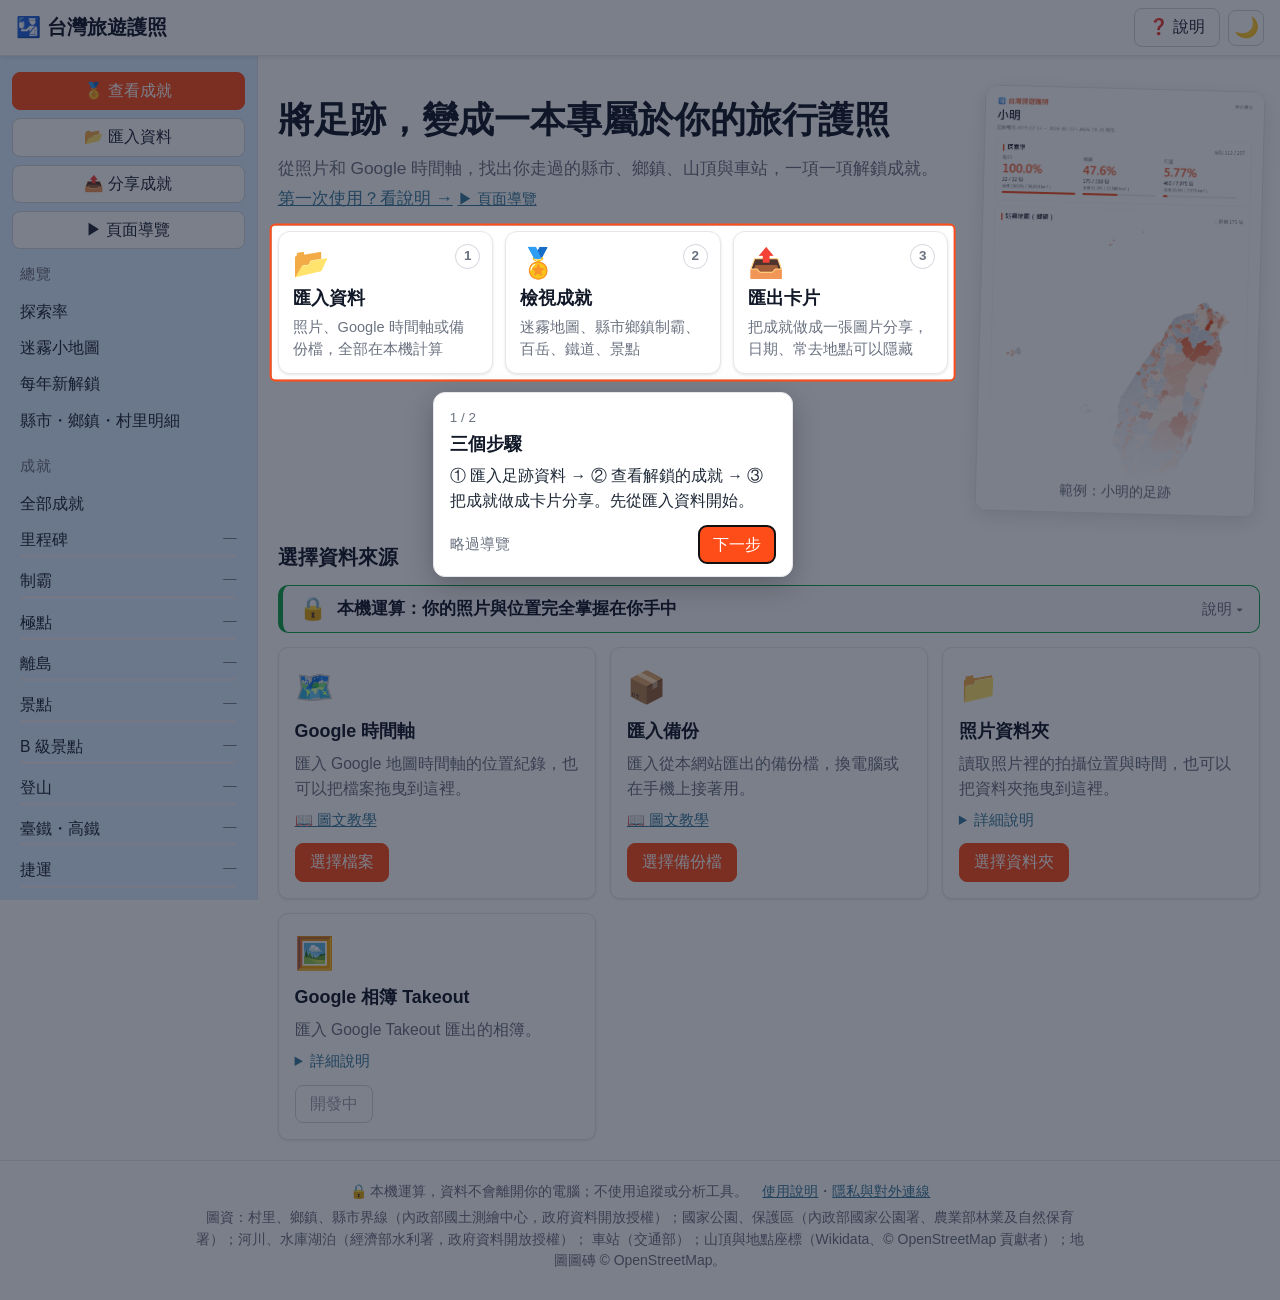
==== commit cdc22ea0: "迷霧地圖放大彈窗：河川與水庫湖泊圖層、縣市粗邊界、村里多放大三級。水系由新工具 tools/export_water.py 直接讀經濟部水利署河川面 shapefile（TWD97 TM2，不經 Po" ====
--- a/index.html
+++ b/index.html
@@ -12,13 +12,13 @@
 <link rel="stylesheet" href="vendor/leaflet-1.9.4/leaflet.css">
 <script src="vendor/leaflet-1.9.4/leaflet.js"></script>
 
-<link rel="stylesheet" href="css/theme.css?v=20261126b">
-<link rel="stylesheet" href="css/explore.css?v=20261126j">
+<link rel="stylesheet" href="css/theme.css?v=20261126d">
+<link rel="stylesheet" href="css/explore.css?v=20261126k">
 <link rel="stylesheet" href="css/app.css?v=20261126c">
 <link rel="stylesheet" href="css/report.css?v=20261121j">
 <!-- 主題在畫面出現前套用，避免先閃白 -->
 <script src="js/theme.js?v=20261120"></script>
-<script type="module" src="js/app.js?v=20261126q"></script>
+<script type="module" src="js/app.js?v=20261126v"></script>
 </head>
 <body>
 
@@ -175,7 +175,7 @@
 
 <footer class="app-foot">
     <p>🔒 本機運算，資料不會離開你的電腦；不使用追蹤或分析工具。　<a href="help.html" target="_blank" rel="noopener">使用說明</a>・<a href="help.html#privacy" target="_blank" rel="noopener">隱私與對外連線</a></p>
-    <p class="app-credits">圖資：村里、鄉鎮、縣市界線（內政部國土測繪中心，政府資料開放授權）；國家公園、保護區（內政部國家公園署、農業部林業及自然保育署）；
+    <p class="app-credits">圖資：村里、鄉鎮、縣市界線（內政部國土測繪中心，政府資料開放授權）；國家公園、保護區（內政部國家公園署、農業部林業及自然保育署）；河川、水庫湖泊（經濟部水利署，政府資料開放授權）；
         車站（交通部）；山頂與地點座標（Wikidata、© OpenStreetMap 貢獻者）；地圖圖磚 © OpenStreetMap。</p>
 </footer>
 
--- a/css/theme.css
+++ b/css/theme.css
@@ -63,6 +63,7 @@
     --c-fog: #cdd3da;             /* 迷霧地圖未解鎖區域 */
     --c-fog-line: #ffffff;        /* 迷霧地圖界線 */
     --c-map-coast: #4b6584;       /* 迷霧地圖海岸線（加粗描邊） */
+    --c-map-water: var(--c-sidebar-bg);   /* 迷霧地圖放大彈窗的河川、水庫、湖泊：和海（放大地圖底色）同色 */
     --c-badge-off: #cdd3da;       /* 未達成的徽章 */
     --c-badge-off-ring: #b7bec7;
     --c-map-trail: #2c3e66;       /* 地圖上較早的足跡點、軌跡線 */
@@ -121,6 +122,7 @@
     --c-fog: #3a4552;
     --c-fog-line: #171d24;
     --c-map-coast: #8ea9c8;
+    --c-map-water: var(--c-sidebar-bg);
     --c-badge-off: #3a4552;
     --c-badge-off-ring: #4a5663;
     --c-map-trail: #a5b8dc;
--- a/css/explore.css
+++ b/css/explore.css
@@ -1347,6 +1347,13 @@
 
 .ex-modal-tools button:hover {
     background: var(--c-surface-3);
+}
+
+/* 河川開關（放大地圖）：開著時用強調色框起來 */
+.ex-modal-tools .ex-modal-water[aria-pressed="true"] {
+    color: var(--c-accent-strong);
+    background: var(--c-accent-soft);
+    border-color: var(--c-accent);
 }
 
 .ex-modal-tools .ex-modal-x {
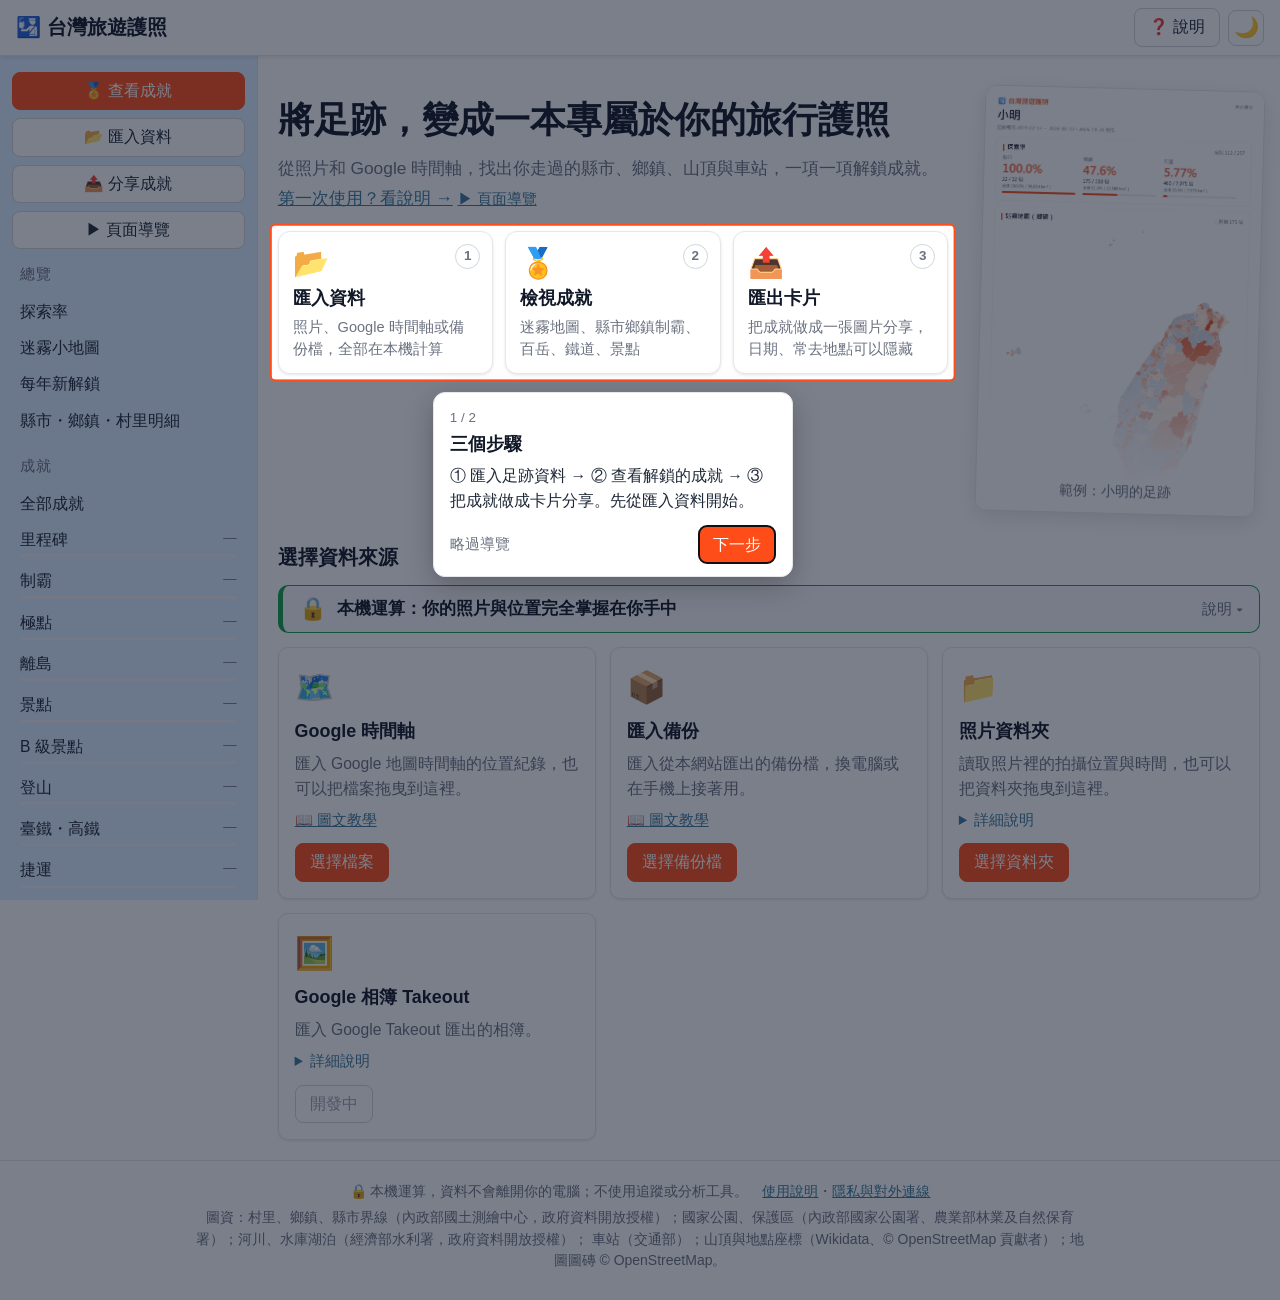
==== commit 3e051745: "成就頁卡片入口與集點卡、明細鄉鎮補點、資料來源「納入計算」開關 - 探索率卡片整張可點：捲到下方明細並展開；最近解鎖卡片整張可點：開「完整解鎖順序」彈窗（依首次解鎖時間列出全部、依年份分段、最新／最早" ====
--- a/index.html
+++ b/index.html
@@ -13,12 +13,12 @@
 <script src="vendor/leaflet-1.9.4/leaflet.js"></script>
 
 <link rel="stylesheet" href="css/theme.css?v=20261126d">
-<link rel="stylesheet" href="css/explore.css?v=20261126k">
-<link rel="stylesheet" href="css/app.css?v=20261126c">
+<link rel="stylesheet" href="css/explore.css?v=20261126p">
+<link rel="stylesheet" href="css/app.css?v=20261126d">
 <link rel="stylesheet" href="css/report.css?v=20261121j">
 <!-- 主題在畫面出現前套用，避免先閃白 -->
 <script src="js/theme.js?v=20261120"></script>
-<script type="module" src="js/app.js?v=20261126v"></script>
+<script type="module" src="js/app.js?v=20261126zd"></script>
 </head>
 <body>
 
--- a/css/explore.css
+++ b/css/explore.css
@@ -161,6 +161,19 @@
 .ex-mapcard { grid-area: map; display: flex; flex-direction: column; }
 .ex-progress { grid-area: progress; }
 .ex-recent { grid-area: recent; }
+
+/* 整張卡片可點（探索率 → 捲到明細並展開；最近解鎖 → 完整解鎖順序彈窗），外框同迷霧小地圖 */
+.ex-card-link {
+    cursor: pointer;
+    transition: box-shadow 0.15s;
+}
+
+.ex-card-link:hover,
+.ex-card-link:focus-visible {
+    outline: none;
+    box-shadow: inset 0 0 0 2px rgba(255, 77, 26, 0.45);
+}
+
 .ex-yearly { grid-area: yearly; }
 
 @media (max-width: 1200px) {
@@ -476,11 +489,26 @@
 
 .ex-table {
     display: grid;
-    grid-template-columns: repeat(auto-fill, minmax(min(420px, 100%), 1fr));
-    gap: 2px 24px;
+    /* 最多兩欄（每欄至少半寬），窄到放不下 420px 時一欄 */
+    grid-template-columns: repeat(auto-fill, minmax(min(100%, max(420px, calc((100% - 40px) / 2))), 1fr));
+    gap: 2px 40px;
+    container-type: inline-size;
+}
+
+/* 兩欄時（寬度 ≥ 420×2＋40）中間畫一條直線分隔：左欄每列右邊 20px（欄距一半）處 */
+@container (min-width: 880px) {
+    .ex-row:nth-child(odd)::after {
+        content: "";
+        position: absolute;
+        top: -1px;
+        bottom: -2px;
+        right: -20px;
+        border-right: 1px solid var(--c-border);
+    }
 }
 
 .ex-row {
+    position: relative;
     display: grid;
     grid-template-columns: minmax(calc(70px * var(--fs, 1)), calc(110px * var(--fs, 1))) minmax(calc(80px * var(--fs, 1)), calc(110px * var(--fs, 1))) 1fr auto;
     gap: 10px;
@@ -579,8 +607,24 @@
 }
 
 /* 觸控：鄉鎮小方塊點一下顯示首次解鎖日期（data-tip），點開的那個加外框 */
-.ex-chip[data-tip] {
+.ex-chip[data-tip],
+.ex-chip[data-code] {
     cursor: pointer;
+}
+
+.ex-chip[data-code]:hover,
+.ex-chip[data-code]:focus-visible {
+    outline: 1px solid var(--c-accent);
+    outline-offset: 1px;
+}
+
+/* 明細鄉鎮小方塊的補點泡泡（位置相對於明細區塊） */
+#ex-detail-sec {
+    position: relative;
+}
+
+#ex-dtip {
+    z-index: 5;
 }
 
 .ex-chip[aria-expanded="true"] {
@@ -1400,6 +1444,38 @@
 
 .ex-modal .ex-legend .sw.fog {
     background: var(--c-fog);
+}
+
+/* ---------- 完整解鎖順序彈窗（沿用成就明細彈窗的外框） ---------- */
+
+.ex-order .ex-recent-list li {
+    padding: 7px 14px;
+    font-size: calc(14px * var(--fs, 1));
+}
+
+.ex-order .ex-recent-list li.ex-order-year {
+    position: sticky;
+    top: 0;
+    z-index: 1;
+    display: flex;
+    gap: 8px;
+    align-items: baseline;
+    font-size: calc(13px * var(--fs, 1));
+    font-weight: bold;
+    color: var(--ex-text);
+    background: var(--c-surface-2);
+}
+
+.ex-order-year span {
+    font-weight: normal;
+    color: var(--ex-muted);
+}
+
+.ex-omodal-bar {
+    display: flex;
+    flex-wrap: wrap;
+    gap: 8px;
+    margin-bottom: 8px;
 }
 
 /* ---------- 成就明細彈窗 ---------- */
--- a/css/app.css
+++ b/css/app.css
@@ -861,7 +861,7 @@
 }
 
 .app-check input,
-.app-source-list input[type="checkbox"] {
+.app-source-list input.src-sel {
     width: 18px;
     height: 18px;
     margin: 0;
@@ -877,12 +877,88 @@
 
 .app-source-list li {
     display: grid;
-    grid-template-columns: auto auto 1fr;
+    grid-template-columns: auto auto 1fr auto;
     gap: 4px 12px;
     align-items: center;
     padding: 12px 14px;
     border-bottom: 1px solid var(--c-border);
     cursor: pointer;
+}
+
+/* 「納入計算」開關（撥動開關樣式）；關掉的來源整列變淡 */
+.app-source-list .src-use {
+    display: inline-flex;
+    flex-direction: column;
+    align-items: center;
+    gap: 3px;
+    cursor: pointer;
+    user-select: none;
+}
+
+.app-source-list .src-use input {
+    appearance: none;
+    position: relative;
+    width: 38px;
+    height: 22px;
+    margin: 0;
+    background: var(--c-surface-3);
+    border: 1px solid var(--c-border);
+    border-radius: 999px;
+    cursor: pointer;
+    transition: background 0.15s;
+}
+
+.app-source-list .src-use input::after {
+    content: "";
+    position: absolute;
+    top: 2px;
+    left: 2px;
+    width: 16px;
+    height: 16px;
+    background: var(--c-surface);
+    border-radius: 50%;
+    box-shadow: 0 1px 2px rgb(0 0 0 / 30%);
+    transition: transform 0.15s;
+}
+
+.app-source-list .src-use input:checked {
+    background: var(--c-accent);
+    border-color: var(--c-accent);
+}
+
+.app-source-list .src-use input:checked::after {
+    transform: translateX(16px);
+}
+
+.app-source-list .src-use input:focus-visible {
+    outline: 2px solid var(--c-accent);
+    outline-offset: 2px;
+}
+
+.app-source-list .src-use-text {
+    font-size: calc(11.5px * var(--fs, 1));
+    color: var(--c-text-muted);
+    white-space: nowrap;
+}
+
+.app-source-list li.off .icon,
+.app-source-list li.off .src-body {
+    opacity: 0.5;
+}
+
+.app-source-list .src-off-tag {
+    margin-left: 6px;
+    padding: 1px 7px;
+    font-size: calc(11.5px * var(--fs, 1));
+    font-weight: normal;
+    color: var(--c-text-muted);
+    background: var(--c-surface-3);
+    border-radius: 999px;
+}
+
+@media (prefers-reduced-motion: reduce) {
+    .app-source-list .src-use input,
+    .app-source-list .src-use input::after { transition: none; }
 }
 
 .app-source-list li:hover {
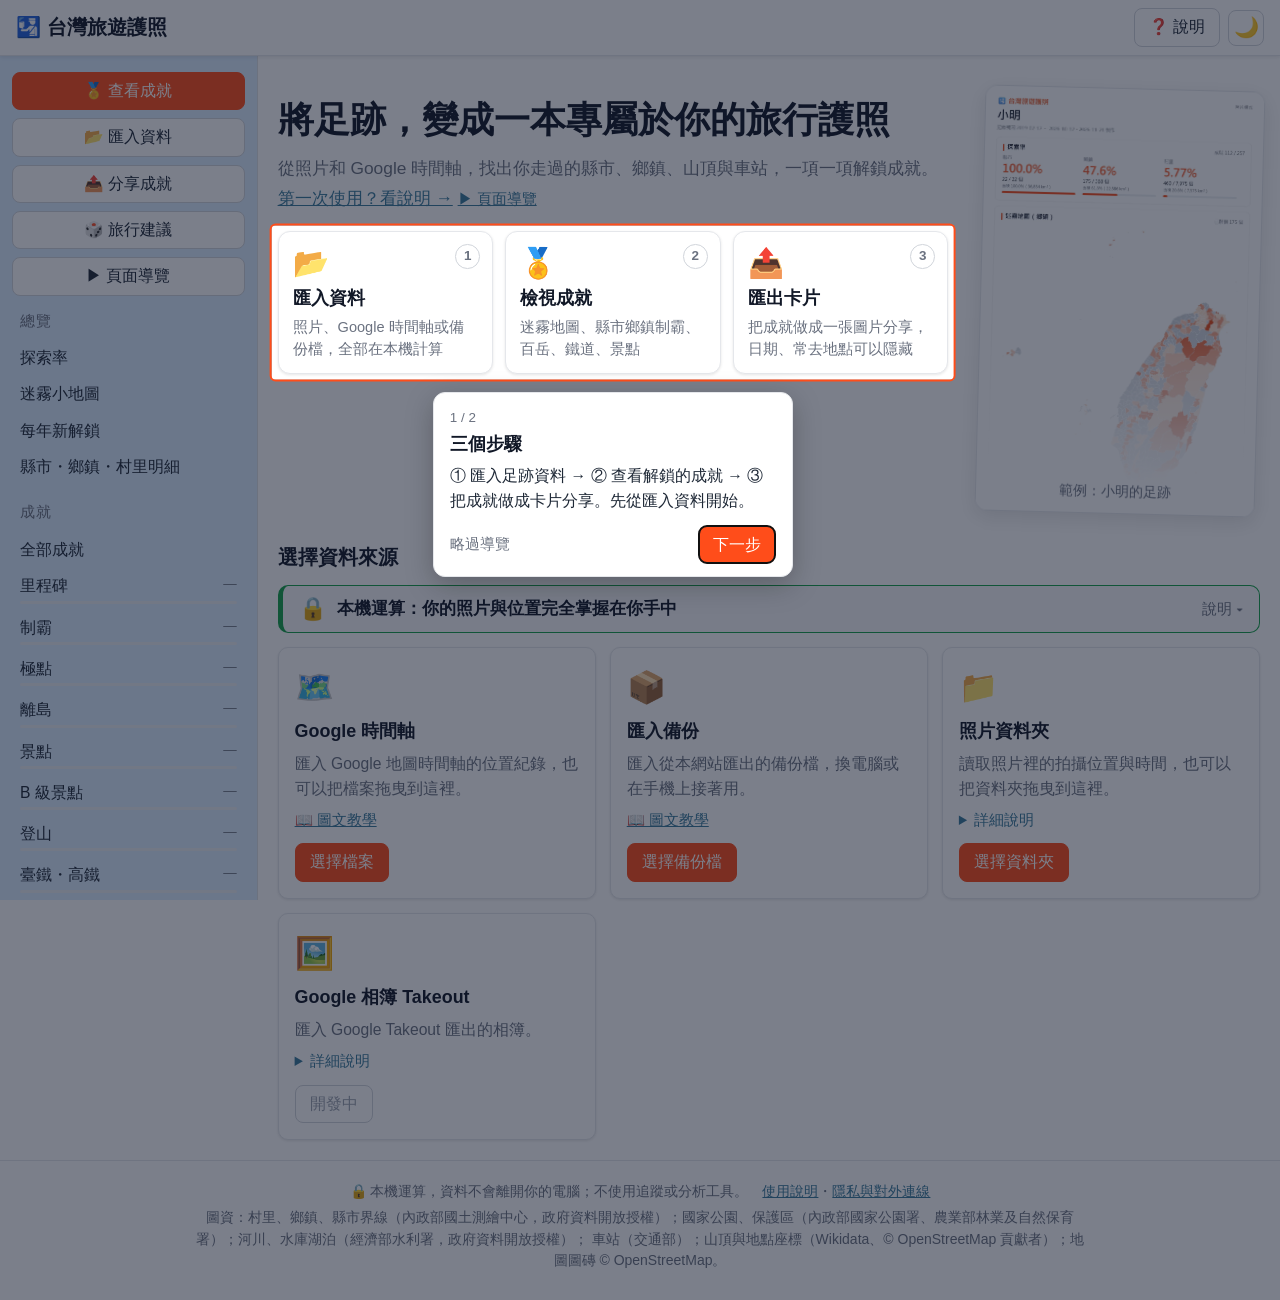
==== commit d4969403: "旅行建議：隨機抽相鄰未去鄉鎮的探索任務卡 - 匯出 data/suggest.json：鄉鎮相鄰表、各鄉鎮的目標；tools/config/suggest.php 修正相鄰（山區無公路排除、離島船班、" ====
--- a/index.html
+++ b/index.html
@@ -13,12 +13,13 @@
 <script src="vendor/leaflet-1.9.4/leaflet.js"></script>
 
 <link rel="stylesheet" href="css/theme.css?v=20261126d">
-<link rel="stylesheet" href="css/explore.css?v=20261126p">
+<link rel="stylesheet" href="css/explore.css?v=20261127c">
 <link rel="stylesheet" href="css/app.css?v=20261126d">
 <link rel="stylesheet" href="css/report.css?v=20261121j">
+<link rel="stylesheet" href="css/suggest.css?v=20261127b">
 <!-- 主題在畫面出現前套用，避免先閃白 -->
 <script src="js/theme.js?v=20261120"></script>
-<script type="module" src="js/app.js?v=20261126zd"></script>
+<script type="module" src="js/app.js?v=20261127p"></script>
 </head>
 <body>
 
--- a/css/explore.css
+++ b/css/explore.css
@@ -1400,6 +1400,149 @@
     border-color: var(--c-accent);
 }
 
+.ex-modal-tools .ex-modal-play[aria-pressed="true"] {
+    color: var(--c-accent-strong);
+    background: var(--c-accent-soft);
+    border-color: var(--c-accent);
+}
+
+/* 放大地圖上的按鈕：縮放、河川、全圖在左下角由上往下（小一點，2026-11-27 手機回饋）；播放動畫在右下角維持原本大小（疊在地圖畫布之上、泡泡之下） */
+.ex-map-ctrls,
+.ex-map-playbtn {
+    position: absolute;
+    bottom: 10px;
+    z-index: 1;
+    margin: 0;
+}
+
+.ex-map-ctrls {
+    left: 10px;
+    flex-direction: column;
+    gap: 4px;
+}
+
+.ex-map-playbtn {
+    right: 10px;
+}
+
+.ex-map-ctrls button,
+.ex-map-playbtn button {
+    box-shadow: 0 1px 4px var(--c-shadow);
+}
+
+.ex-map-ctrls button {
+    min-width: 32px;
+    height: 28px;
+    padding: 0 6px;
+    font-size: calc(12px * var(--fs, 1));
+}
+
+.ex-map-playbtn button {
+    height: 36px;
+    font-weight: bold;
+}
+
+/* 播放中：地區切換（本島／金門／馬祖／全部）隱藏，縣市範圍由播放列的選單決定 */
+.ex-modal.ex-playing .ex-modal-regions {
+    display: none;
+}
+
+/* 逐年播放：地圖左上角的時間浮標（不加底框，文字描一圈海的顏色，比較不擋地圖）、地圖下方的播放列 */
+.ex-play-stamp {
+    position: absolute;
+    top: 8px;
+    left: 10px;
+    display: flex;
+    flex-direction: column;
+    color: var(--c-text);
+    text-shadow: 0 0 3px var(--c-sidebar-bg), 0 0 3px var(--c-sidebar-bg), 0 0 6px var(--c-sidebar-bg);
+    pointer-events: none;
+}
+
+.ex-play-stamp b {
+    font-size: calc(18px * var(--fs, 1));
+    font-variant-numeric: tabular-nums;
+}
+
+.ex-play-stamp span {
+    font-size: calc(12px * var(--fs, 1));
+    color: var(--c-text-muted);
+}
+
+@media (max-width: 640px) {
+    .ex-play-stamp b {
+        font-size: calc(15px * var(--fs, 1));
+    }
+
+    .ex-play-stamp span {
+        font-size: calc(11px * var(--fs, 1));
+    }
+}
+
+.ex-play {
+    display: flex;
+    flex-wrap: wrap;
+    align-items: center;
+    gap: 8px 12px;
+    margin-top: 10px;
+}
+
+.ex-play[hidden] {
+    display: none;
+}
+
+.ex-play-btn,
+.ex-play-exit {
+    height: 32px;
+    padding: 0 12px;
+    font-size: calc(14px * var(--fs, 1));
+    color: var(--c-text);
+    background: var(--c-surface);
+    border: 1px solid var(--c-border);
+    border-radius: 8px;
+    cursor: pointer;
+}
+
+.ex-play-btn {
+    min-width: 44px;
+    color: var(--c-on-accent);
+    background: var(--c-accent);
+    border-color: var(--c-accent);
+}
+
+.ex-play-exit:hover {
+    background: var(--c-surface-3);
+}
+
+.ex-play-range {
+    flex: 1 1 200px;
+    min-width: 140px;
+    accent-color: var(--c-accent);
+}
+
+.ex-play-seg button {
+    min-width: 44px;
+}
+
+/* 村里播放動畫：縣市切換 */
+.ex-play-county {
+    height: 32px;
+    padding: 0 8px;
+    font-size: calc(14px * var(--fs, 1));
+    color: var(--c-text);
+    background: var(--c-surface);
+    border: 1px solid var(--c-border);
+    border-radius: 8px;
+}
+
+.ex-play-county[hidden] {
+    display: none;
+}
+
+.ex-play-note {
+    color: var(--c-text-faint);
+}
+
 .ex-modal-tools .ex-modal-x {
     font-size: calc(16px * var(--fs, 1));
 }
@@ -1448,9 +1591,20 @@
 
 /* ---------- 完整解鎖順序彈窗（沿用成就明細彈窗的外框） ---------- */
 
+/* 日期一律不換行（日期等寬數字，每列寬度一樣、上下對齊）；名稱在中間欄置中（2026-11-27 手機回饋：日期折成兩行沒對齊） */
 .ex-order .ex-recent-list li {
+    grid-template-columns: max-content 1fr max-content;
     padding: 7px 14px;
     font-size: calc(14px * var(--fs, 1));
+}
+
+.ex-order .ex-recent-date,
+.ex-order .ex-recent-n {
+    white-space: nowrap;
+}
+
+.ex-order .ex-recent-name {
+    text-align: center;
 }
 
 .ex-order .ex-recent-list li.ex-order-year {
@@ -1820,6 +1974,10 @@
 
 .ex-ychart-hit {
     fill: transparent;
+}
+
+.ex-ychart-col {
+    cursor: pointer;
 }
 
 .ex-ychart-col:hover .ex-ychart-hit {
@@ -2051,3 +2209,105 @@
 :root[data-theme="dark"] .ex-tform input[type="date"] {
     color-scheme: dark;
 }
+
+/* ---------- 迷霧地圖播放動畫：匯出影片（地圖上的小面板；錄的是另一張 canvas，面板不會被錄進去） ---------- */
+.ex-map-playbtn .ex-modal-video {
+    height: 36px;
+    font-weight: bold;
+}
+
+.ex-video {
+    position: absolute;
+    right: 10px;
+    bottom: 56px;
+    z-index: 3;
+    display: flex;
+    flex-direction: column;
+    gap: 10px;
+    width: min(320px, calc(100% - 20px));
+    padding: 12px 14px;
+    font-size: calc(13px * var(--fs, 1));
+    color: var(--c-text);
+    background: var(--c-surface);
+    border: 1px solid var(--c-border);
+    border-radius: 10px;
+    box-shadow: 0 4px 16px var(--c-shadow);
+}
+
+.ex-video-title {
+    font-size: calc(15px * var(--fs, 1));
+}
+
+.ex-video-row {
+    display: flex;
+    align-items: center;
+    gap: 8px;
+}
+
+.ex-video-row > span:first-child {
+    flex: none;
+    color: var(--c-text-muted);
+}
+
+.ex-video-row input {
+    flex: 1;
+    min-width: 0;
+    height: 32px;
+    padding: 0 8px;
+    font-size: calc(14px * var(--fs, 1));
+    color: var(--c-text);
+    background: var(--c-surface);
+    border: 1px solid var(--c-border);
+    border-radius: 6px;
+}
+
+.ex-video-note {
+    margin: 0;
+    font-size: calc(12px * var(--fs, 1));
+    line-height: 1.5;
+    color: var(--c-text-muted);
+}
+
+.ex-video-progress {
+    height: 6px;
+    overflow: hidden;
+    background: var(--c-surface-3);
+    border-radius: 3px;
+}
+
+.ex-video-progress i {
+    display: block;
+    width: 0;
+    height: 100%;
+    background: var(--c-accent);
+}
+
+.ex-video-btns {
+    display: flex;
+    flex-wrap: wrap;
+    align-items: center;
+    gap: 8px;
+}
+
+.ex-video-status {
+    flex: 1;
+    min-width: 0;
+}
+
+.ex-video-btns button {
+    height: 32px;
+    padding: 0 12px;
+    font-size: calc(14px * var(--fs, 1));
+    color: var(--c-text);
+    background: var(--c-surface);
+    border: 1px solid var(--c-border);
+    border-radius: 8px;
+    cursor: pointer;
+}
+
+.ex-video-btns button.primary {
+    font-weight: bold;
+    color: var(--c-on-accent);
+    background: var(--c-accent);
+    border-color: var(--c-accent);
+}
--- a/css/suggest.css
+++ b/css/suggest.css
@@ -0,0 +1,345 @@
+/* 旅行建議（js/suggest.js）：外框沿用 css/report.css 的 .rp-modal／.rp-box／.rp-head／.rp-foot
+   介面色一律用 css/theme.css 的 --c-*；地圖的資料色在 js/shared.js
+   寬度分界只用 640／900／1200（規則見 js/device.js 開頭） */
+
+.sg-box {
+    width: min(980px, 100%);
+}
+
+.sg-main {
+    flex: 1;
+    min-height: 0;
+    padding: 18px 20px 24px;
+    overflow-y: auto;
+}
+
+.sg-empty {
+    padding: 40px 10px;
+    font-size: calc(15px * var(--fs, 1));
+    line-height: 1.7;
+    color: var(--c-text-muted);
+    text-align: center;
+}
+
+.sg-banner {
+    margin-bottom: 14px;
+    padding: 10px 14px;
+    font-size: calc(14px * var(--fs, 1));
+    color: var(--c-text-strong);
+    background: var(--c-active-soft);
+    border: 1px solid var(--c-active-border);
+    border-radius: 10px;
+}
+
+.sg-kicker {
+    font-size: calc(14px * var(--fs, 1));
+    color: var(--c-text-muted);
+}
+
+.sg-title h3 {
+    margin: 2px 0 4px;
+    font-size: calc(24px * var(--fs, 1));
+    font-weight: normal;
+    color: var(--c-text-strong);
+}
+
+.sg-title h3 b {
+    font-size: calc(30px * var(--fs, 1));
+}
+
+.sg-via {
+    margin: 0 0 12px;
+    font-size: calc(14px * var(--fs, 1));
+    color: var(--c-text-muted);
+}
+
+.sg-maplink {
+    display: inline-flex;
+    align-items: center;
+    gap: 2px;
+    padding: 1px 8px;
+    font-size: calc(12.5px * var(--fs, 1));
+    font-weight: normal;
+    color: var(--c-link);
+    white-space: nowrap;
+    text-decoration: none;
+    vertical-align: middle;
+    border: 1px solid var(--c-border-strong);
+    border-radius: 999px;
+}
+
+.sg-maplink:hover {
+    background: var(--c-link-hover-bg);
+}
+
+.sg-title .sg-maplink {
+    margin-left: 6px;
+    font-size: calc(13.5px * var(--fs, 1));
+}
+
+.sg-grid {
+    display: grid;
+    grid-template-columns: minmax(0, 1fr) minmax(0, 1fr);
+    gap: 18px;
+    margin-bottom: 10px;
+}
+
+.sg-map {
+    height: calc(300px * var(--fs, 1));
+    overflow: hidden;
+    background: var(--c-map-bg);
+    border: 1px solid var(--c-border);
+    border-radius: 12px;
+}
+
+.sg-map svg {
+    display: block;
+    width: 100%;
+    height: 100%;
+}
+
+.sg-map path {
+    stroke: var(--c-fog-line);
+    stroke-width: 0.6px;
+    stroke-linejoin: round;
+    vector-effect: non-scaling-stroke;
+}
+
+.sg-side h4,
+.sg-h,
+.sg-wishlist h4 {
+    margin: 0 0 8px;
+    font-size: calc(15px * var(--fs, 1));
+    color: var(--c-text-strong);
+}
+
+.sg-h {
+    margin-top: 16px;
+}
+
+.sg-side h4 + * {
+    margin-bottom: 14px;
+}
+
+.sg-h small,
+.sg-wishlist h4 small {
+    font-weight: normal;
+    color: var(--c-text-muted);
+}
+
+.sg-prog {
+    padding-left: 18px;
+    margin: 0;
+    font-size: calc(14px * var(--fs, 1));
+    line-height: 1.7;
+}
+
+.sg-prog li.hit {
+    font-weight: bold;
+    color: var(--c-accent);
+}
+
+.sg-ways {
+    display: grid;
+    grid-template-columns: auto 1fr;
+    gap: 4px 10px;
+    margin: 0;
+    font-size: calc(14px * var(--fs, 1));
+    line-height: 1.6;
+}
+
+.sg-ways dt {
+    color: var(--c-text-muted);
+    white-space: nowrap;
+}
+
+.sg-ways dd {
+    margin: 0;
+}
+
+.sg-group {
+    margin-bottom: 10px;
+}
+
+.sg-glabel {
+    margin-bottom: 4px;
+    font-size: calc(14px * var(--fs, 1));
+    font-weight: bold;
+    color: var(--g, var(--c-text-muted));
+}
+
+.sg-list {
+    padding: 0;
+    margin: 0;
+    list-style: none;
+}
+
+.sg-list li {
+    display: flex;
+    flex-wrap: wrap;
+    align-items: center;
+    gap: 2px 10px;
+    padding: 6px 4px 6px 14px;
+    font-size: calc(14.5px * var(--fs, 1));
+    border-bottom: 1px solid var(--c-border);
+}
+
+.sg-list li.done .sg-name {
+    color: var(--c-text-muted);
+}
+
+.sg-sub {
+    font-size: calc(12.5px * var(--fs, 1));
+    color: var(--c-text-muted);
+}
+
+.sg-acts {
+    display: flex;
+    align-items: center;
+    gap: 6px;
+    margin-left: auto;
+}
+
+.sg-addbtn {
+    padding: 2px 10px;
+    font: inherit;
+    font-size: calc(13px * var(--fs, 1));
+    color: var(--c-accent);
+    white-space: nowrap;
+    cursor: pointer;
+    background: transparent;
+    border: 1px solid var(--c-accent);
+    border-radius: 999px;
+}
+
+.sg-addbtn:hover {
+    color: var(--c-on-accent);
+    background: var(--c-accent);
+}
+
+.sg-add {
+    display: flex;
+    flex-wrap: wrap;
+    align-items: center;
+    gap: 6px;
+}
+
+.sg-add input {
+    padding: 4px 6px;
+    font: inherit;
+    font-size: calc(13px * var(--fs, 1));
+    color: var(--c-text);
+    background: var(--c-surface-2);
+    border: 1px solid var(--c-border-strong);
+    border-radius: 6px;
+}
+
+.sg-add .rp-btn {
+    padding: 4px 12px;
+    font-size: calc(13px * var(--fs, 1));
+}
+
+.sg-none {
+    font-size: calc(14px * var(--fs, 1));
+    color: var(--c-text-muted);
+}
+
+.sg-done {
+    margin-top: 10px;
+}
+
+.sg-done summary {
+    margin-bottom: 6px;
+    font-size: calc(14px * var(--fs, 1));
+    color: var(--c-text-muted);
+    cursor: pointer;
+}
+
+.sg-wishlist {
+    padding-top: 14px;
+    margin-top: 20px;
+    border-top: 1px solid var(--c-border);
+}
+
+.sg-wishlist ul {
+    display: flex;
+    flex-wrap: wrap;
+    gap: 8px;
+    padding: 0;
+    margin: 0;
+    list-style: none;
+}
+
+.sg-wishlist li {
+    display: flex;
+    align-items: stretch;
+    overflow: hidden;
+    background: var(--c-surface-2);
+    border: 1px solid var(--c-border);
+    border-radius: 999px;
+}
+
+.sg-wishlist li.cur {
+    border-color: var(--c-accent);
+}
+
+.sg-wgo,
+.sg-wdel {
+    padding: 5px 12px;
+    font: inherit;
+    font-size: calc(13.5px * var(--fs, 1));
+    color: var(--c-text);
+    cursor: pointer;
+    background: transparent;
+    border: 0;
+}
+
+.sg-wgo small {
+    color: var(--c-text-muted);
+}
+
+.sg-wdel {
+    padding: 5px 10px 5px 4px;
+    color: var(--c-text-faint);
+}
+
+.sg-wgo:hover,
+.sg-wdel:hover {
+    background: var(--c-hover);
+}
+
+.sg-opt {
+    margin-right: auto;
+    font-size: calc(13.5px * var(--fs, 1));
+}
+
+#sg-wish.on {
+    border-color: var(--c-accent);
+}
+
+@media (max-width: 640px) {
+    .sg-main {
+        padding: 14px 14px 20px;
+    }
+
+    .sg-grid {
+        grid-template-columns: minmax(0, 1fr);
+    }
+
+    .sg-map {
+        height: 220px;
+    }
+
+    .sg-box .rp-foot {
+        flex-wrap: wrap;
+    }
+
+    .sg-opt {
+        flex-basis: 100%;
+    }
+
+    .sg-box .rp-foot .rp-btn {
+        flex: 1;
+        padding: 7px 8px;
+    }
+}
